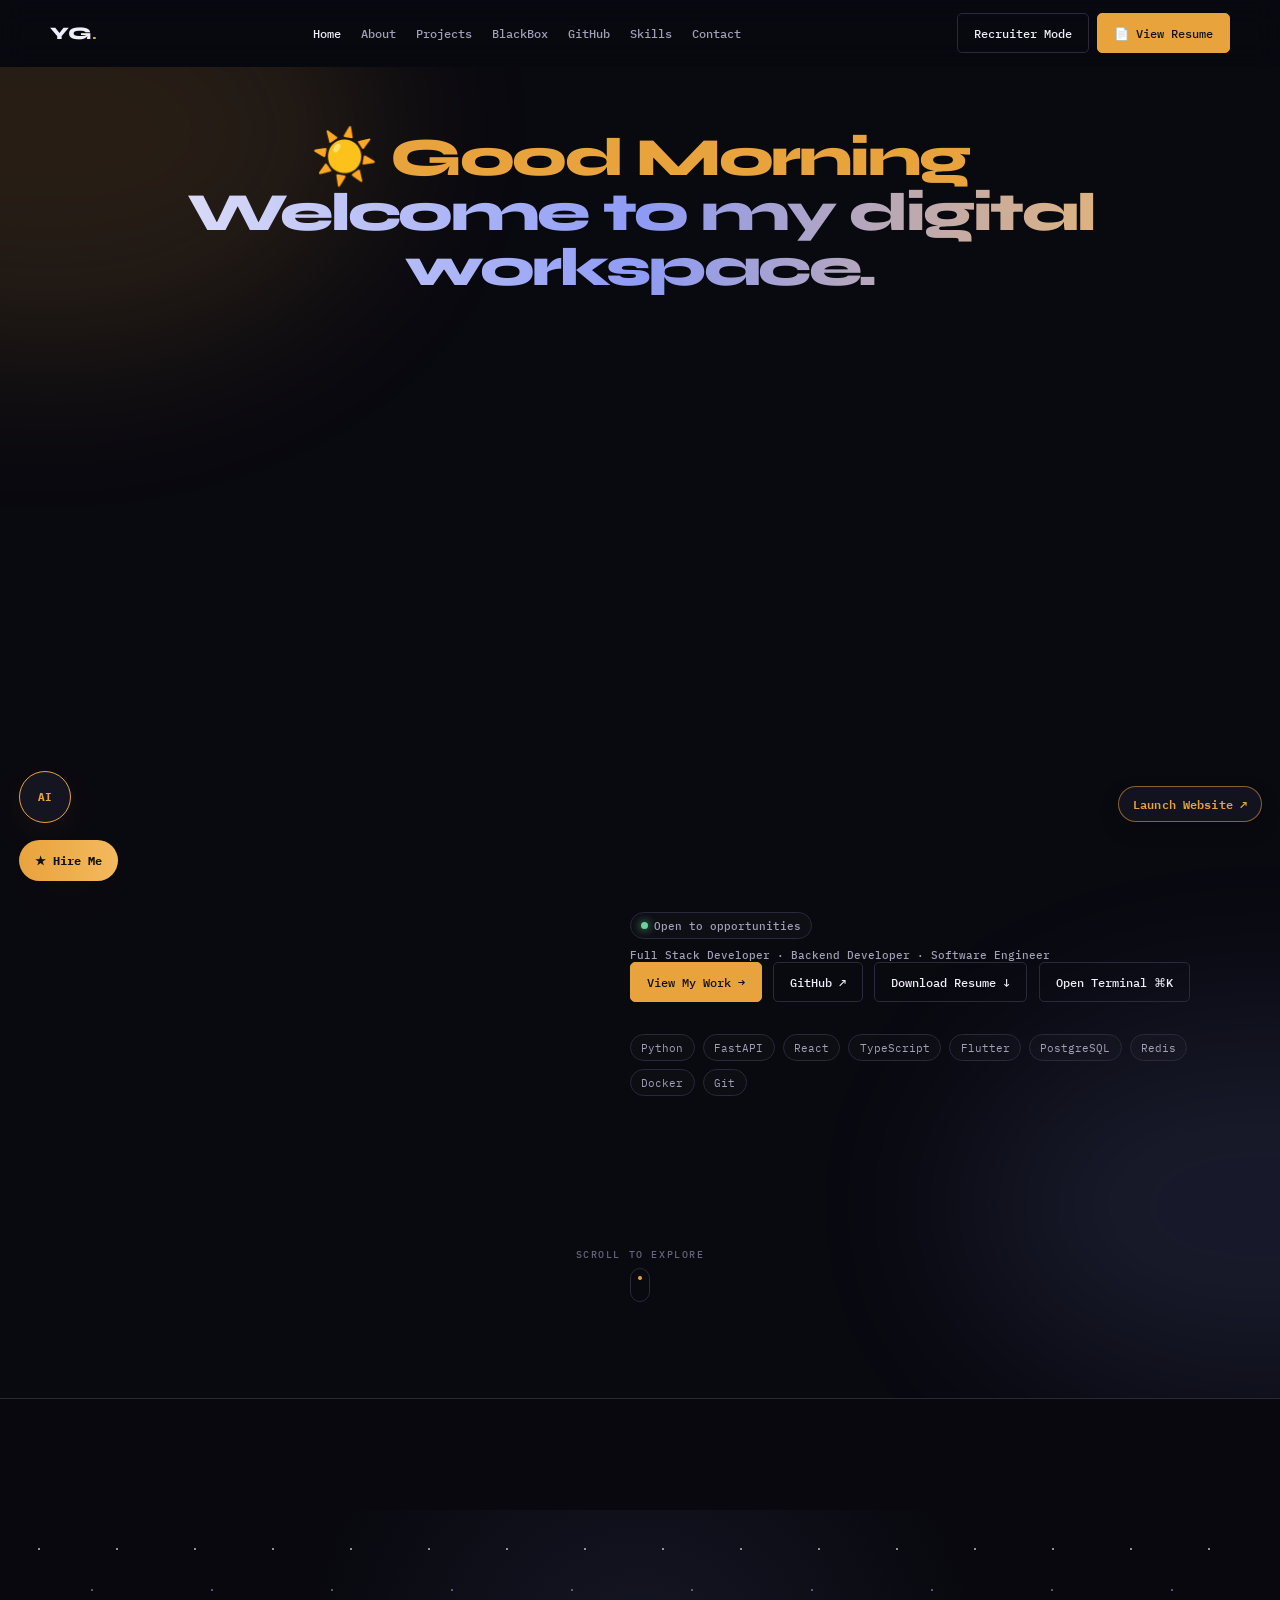
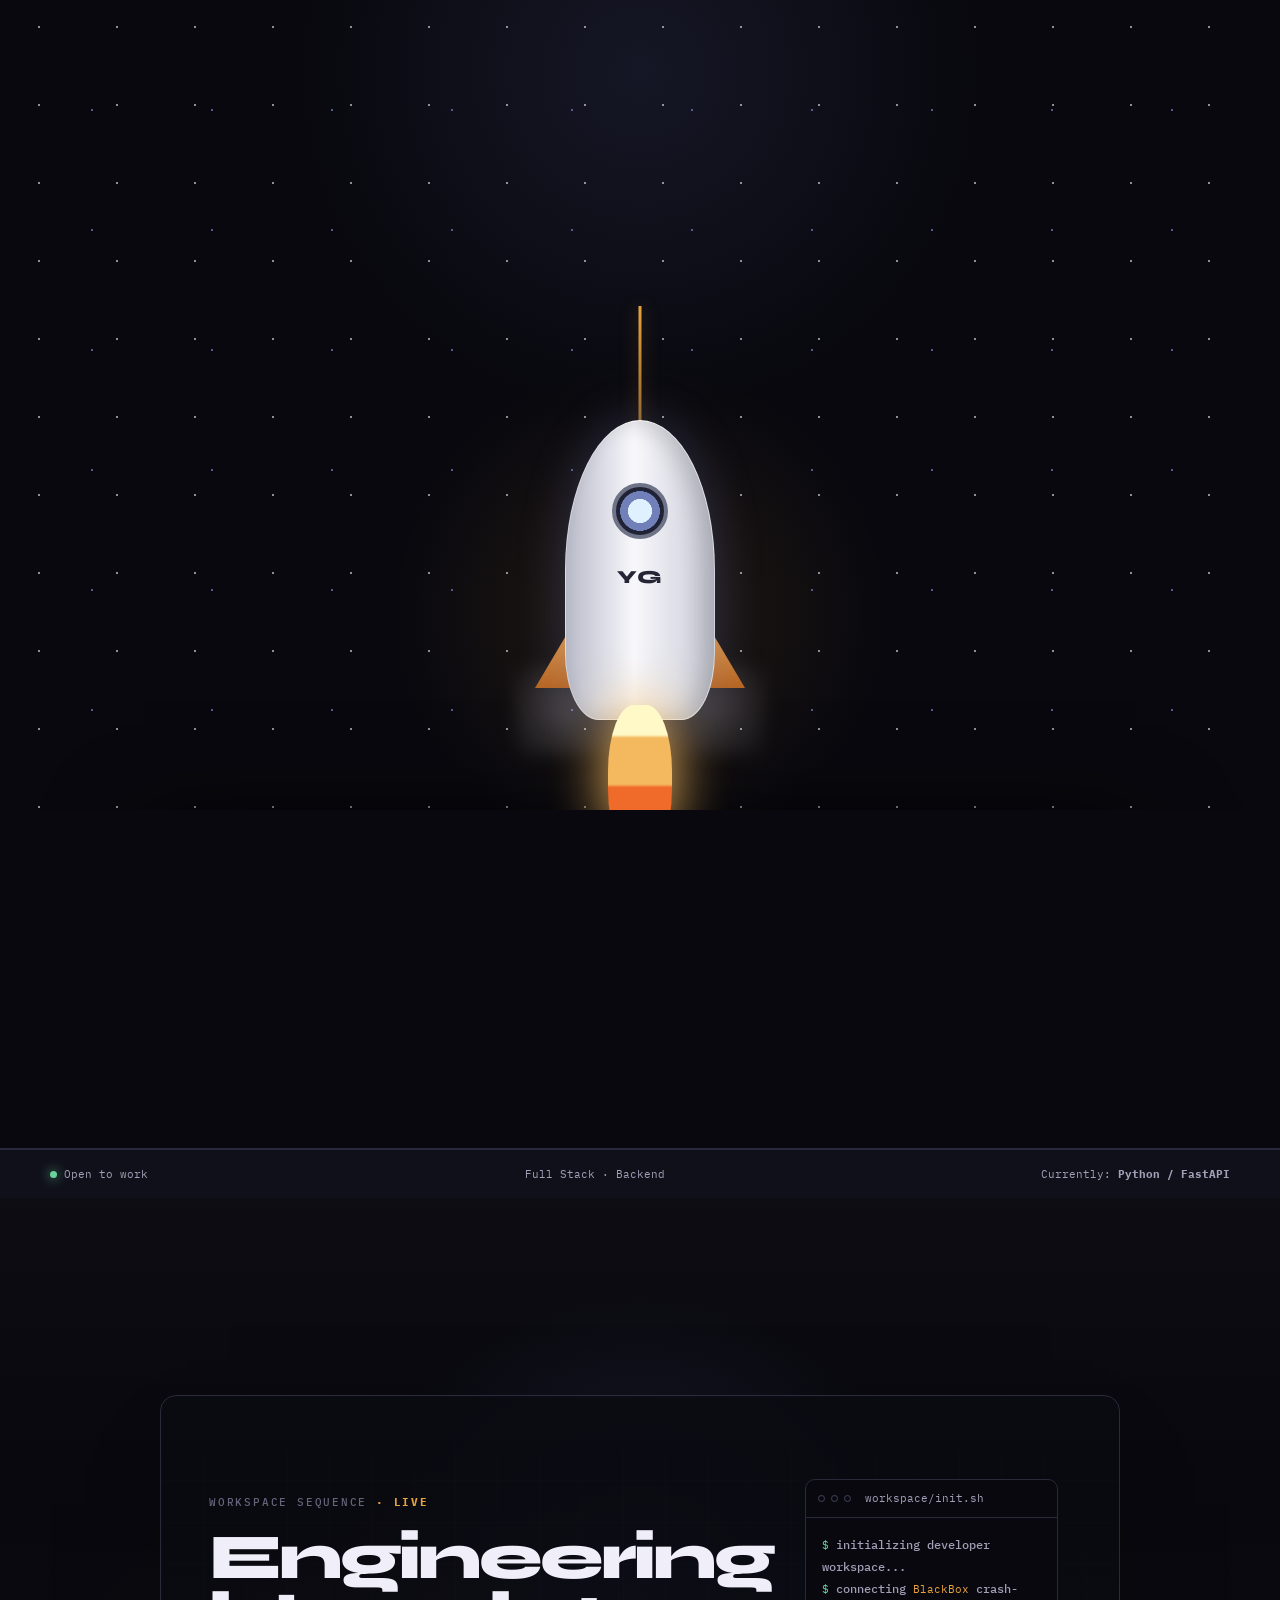
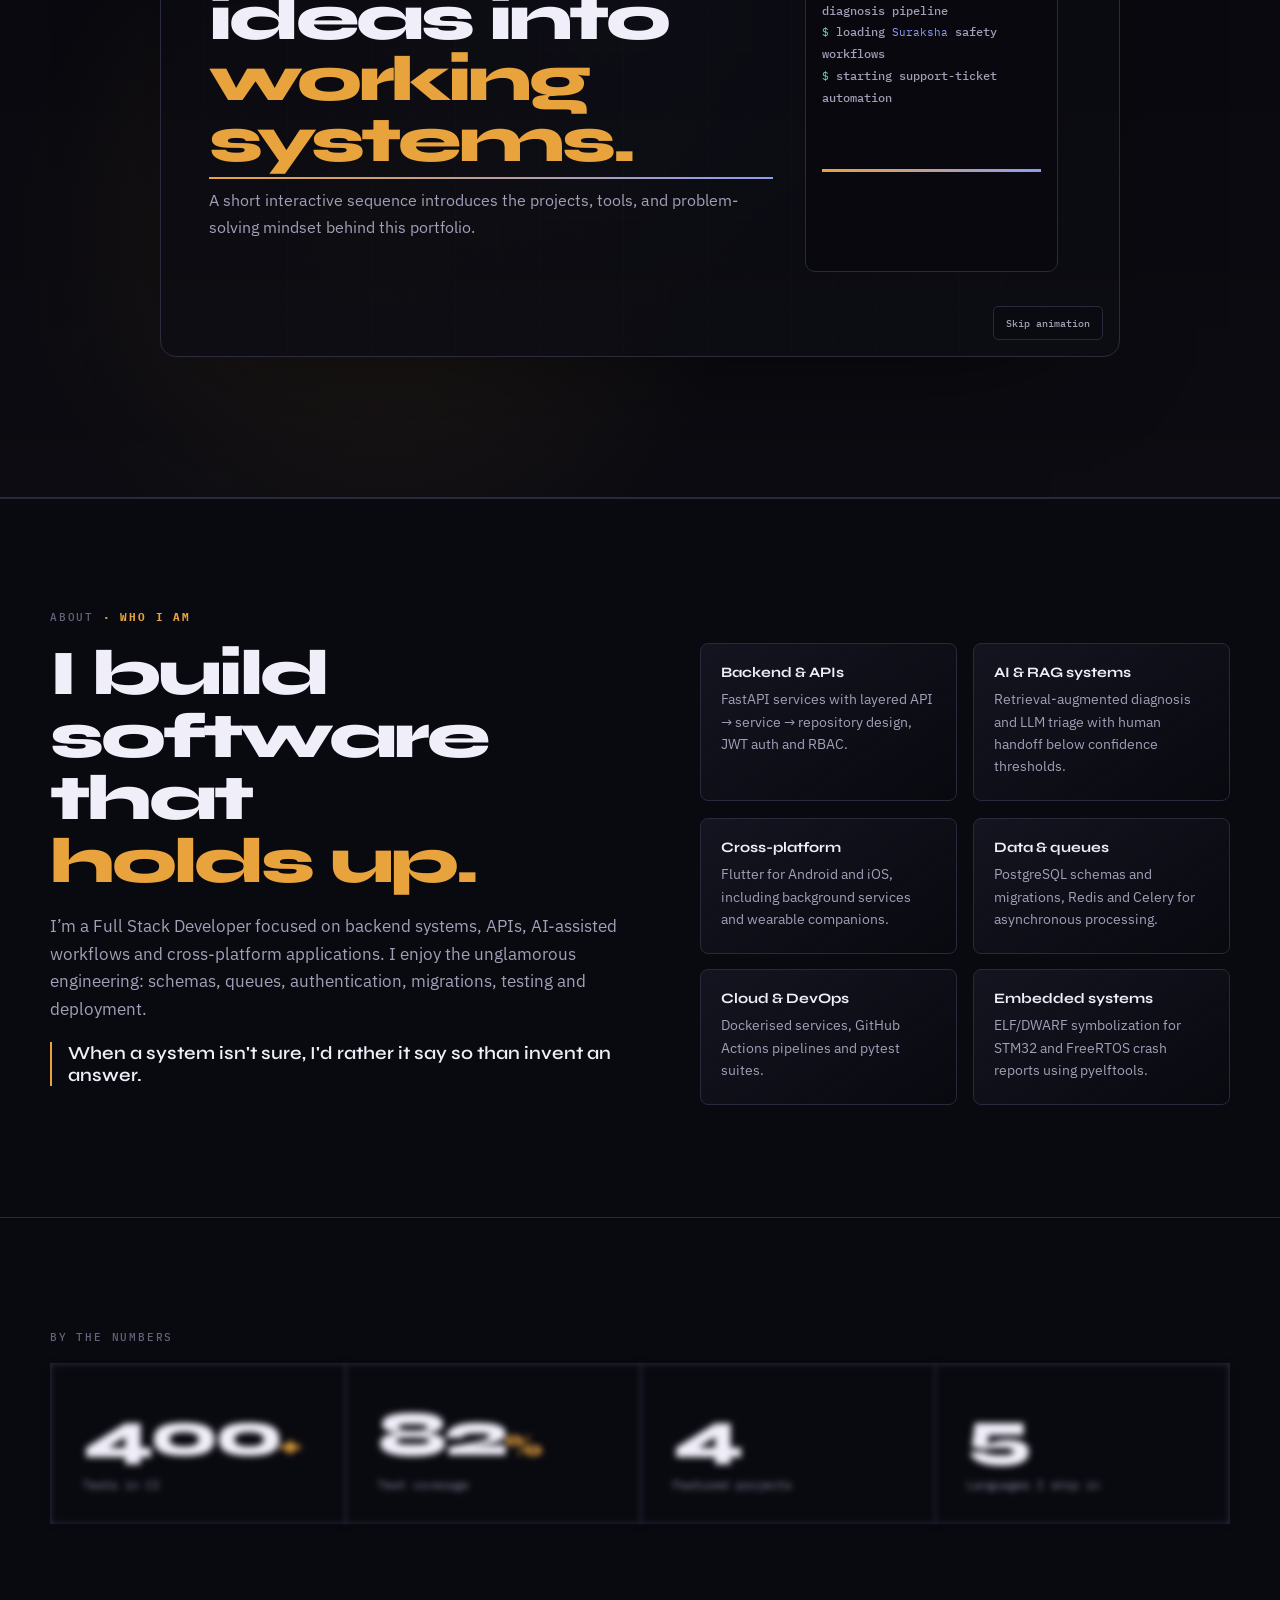
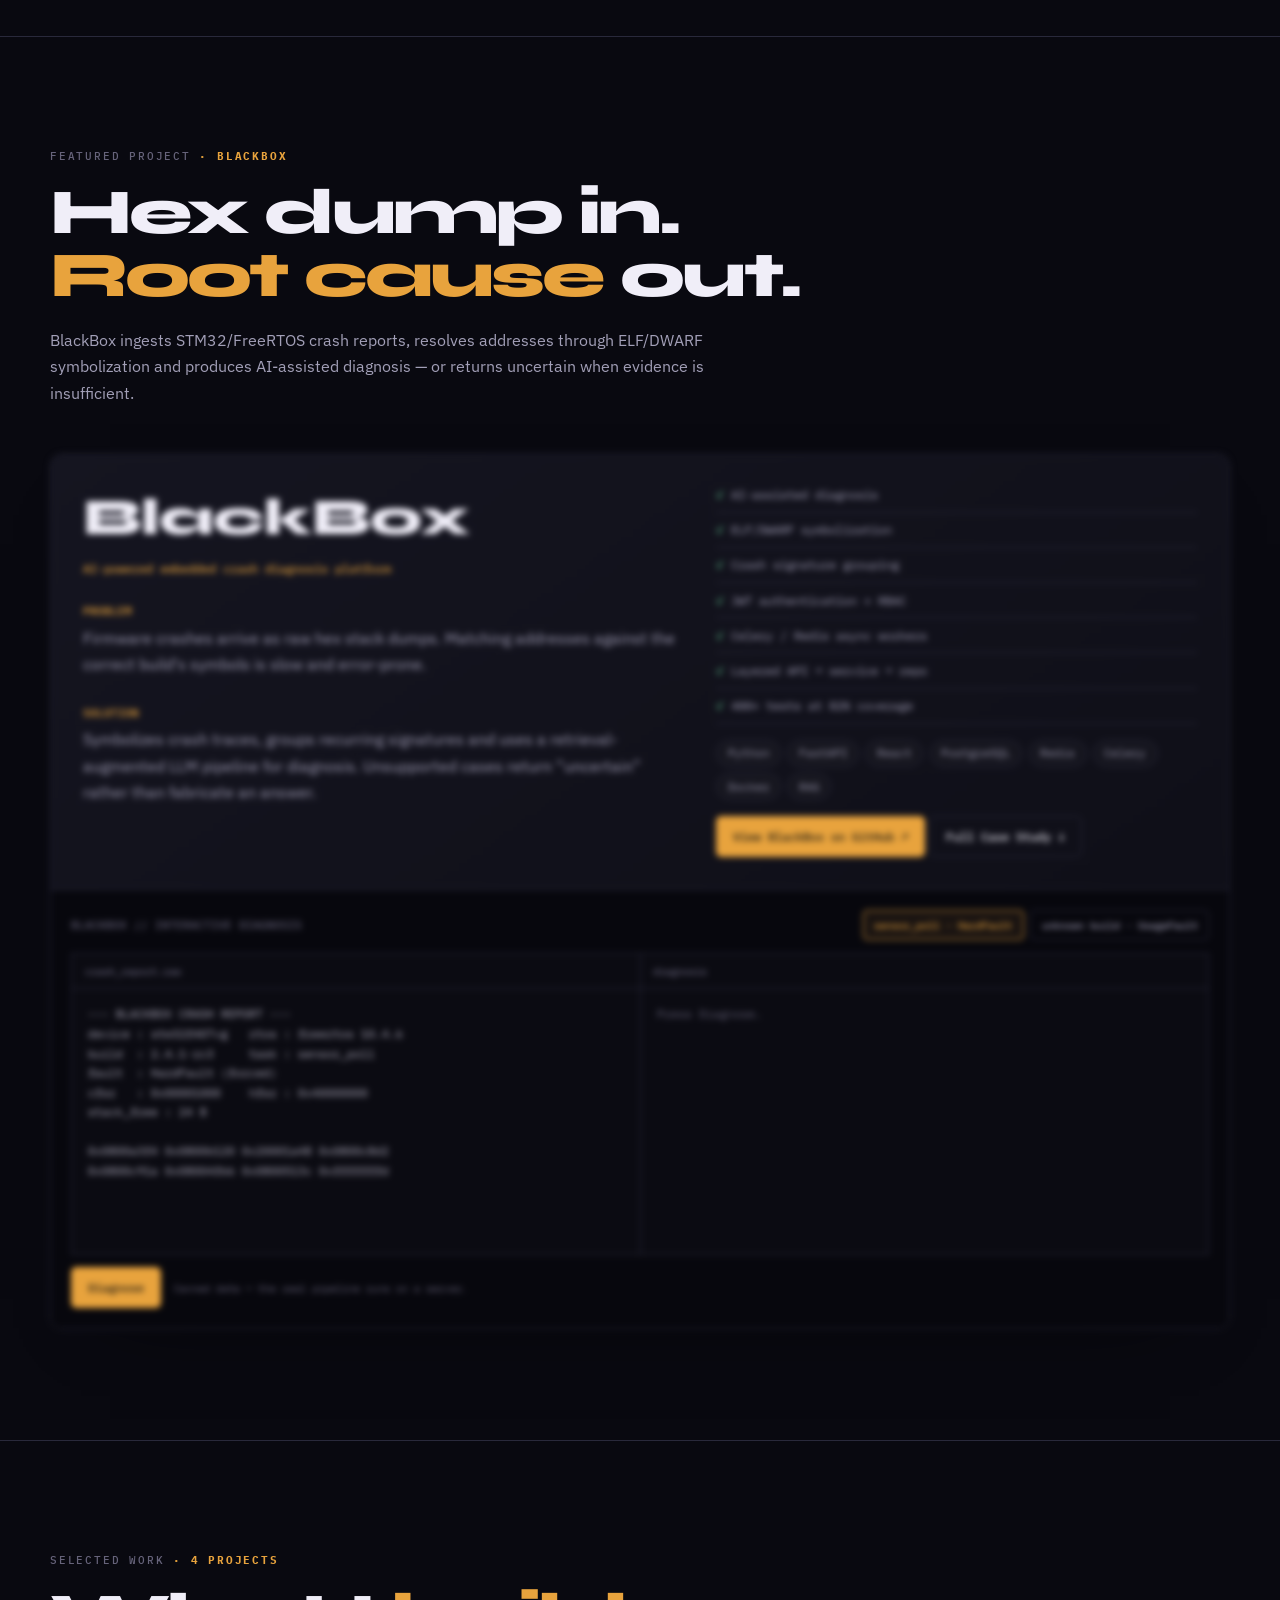
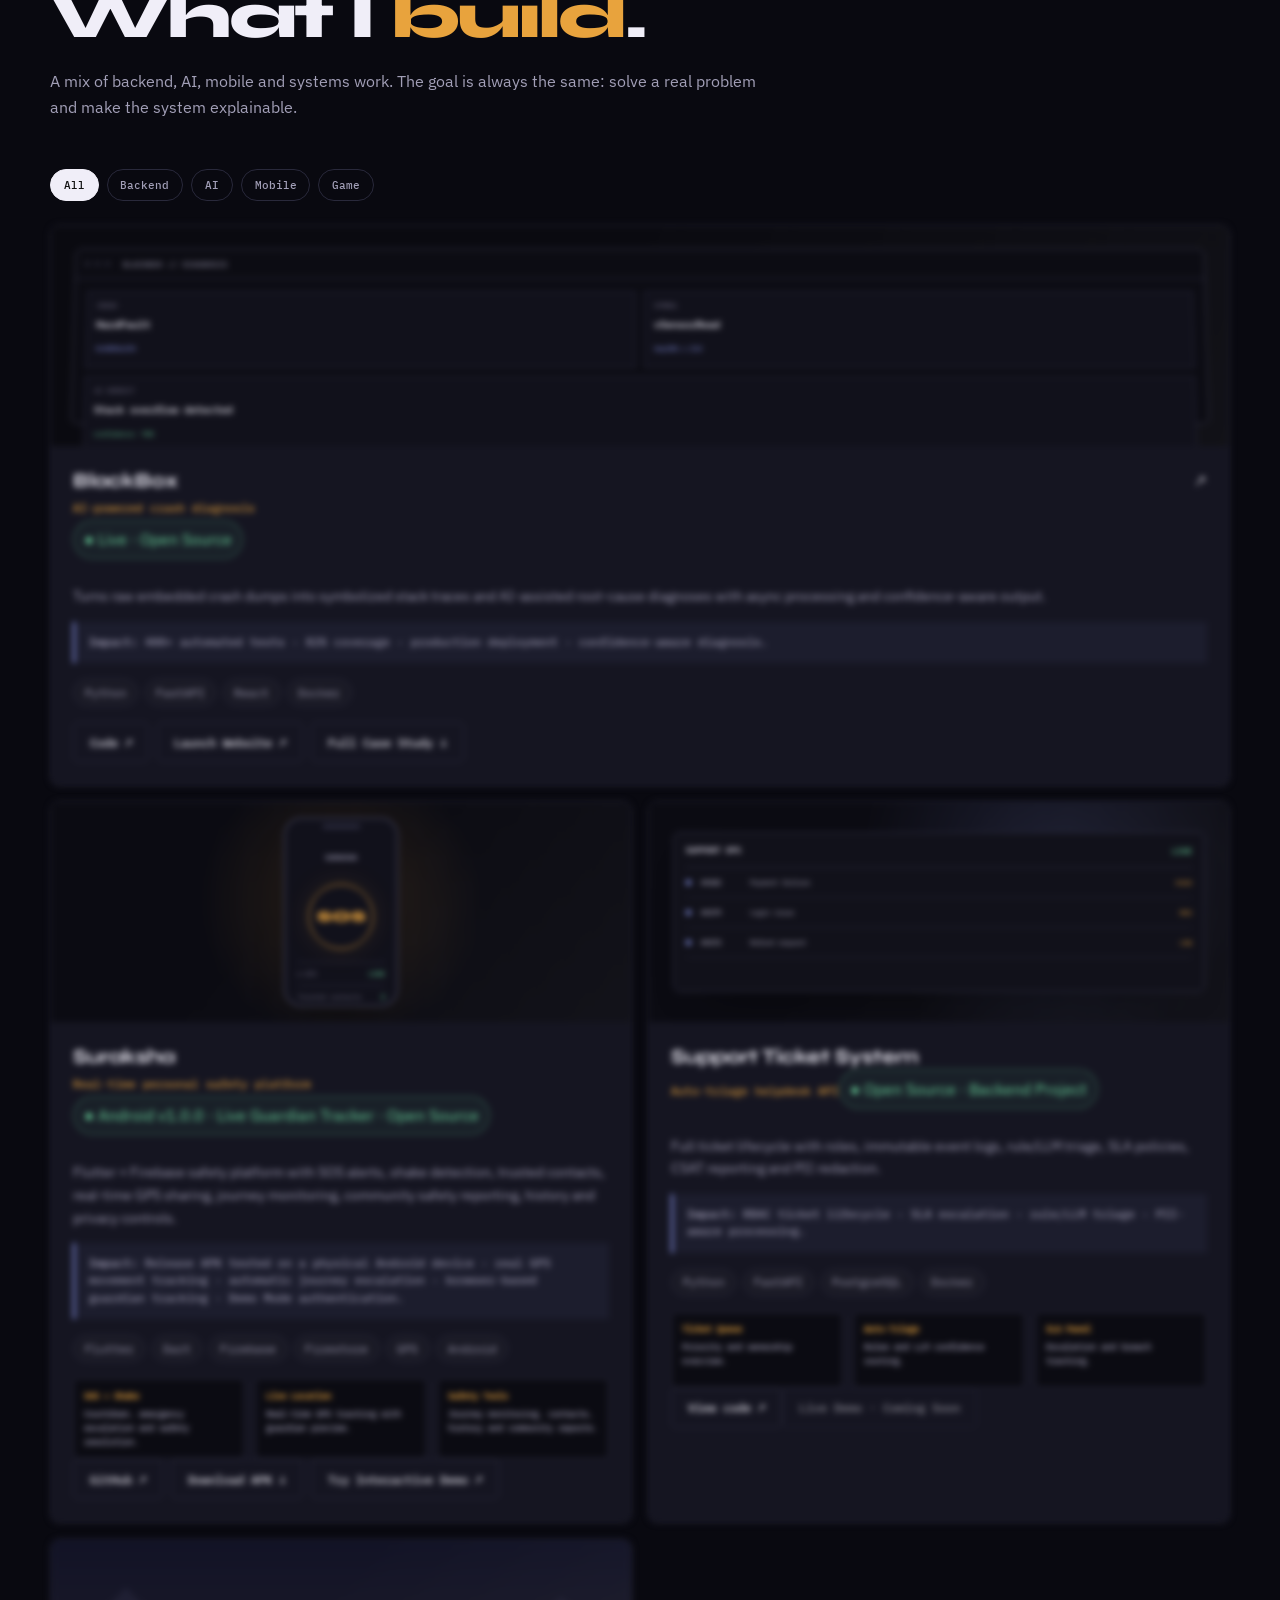
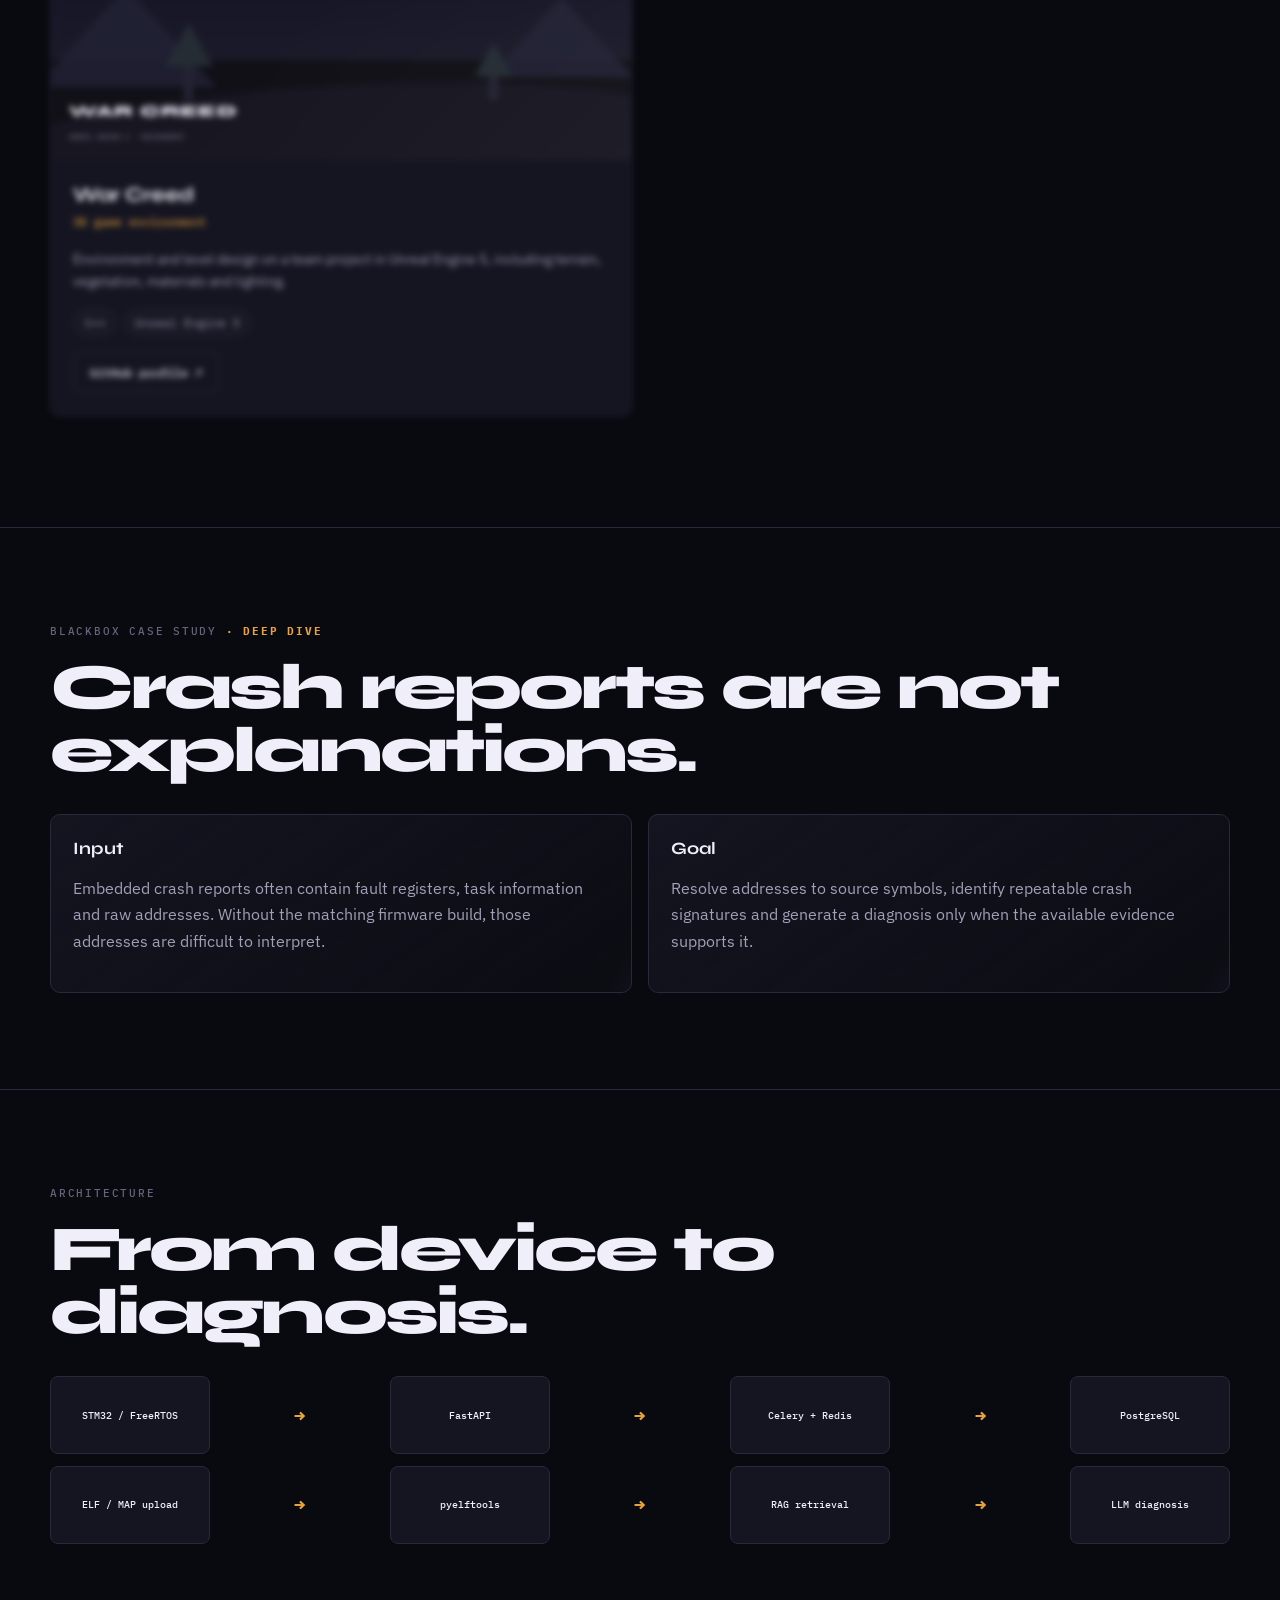
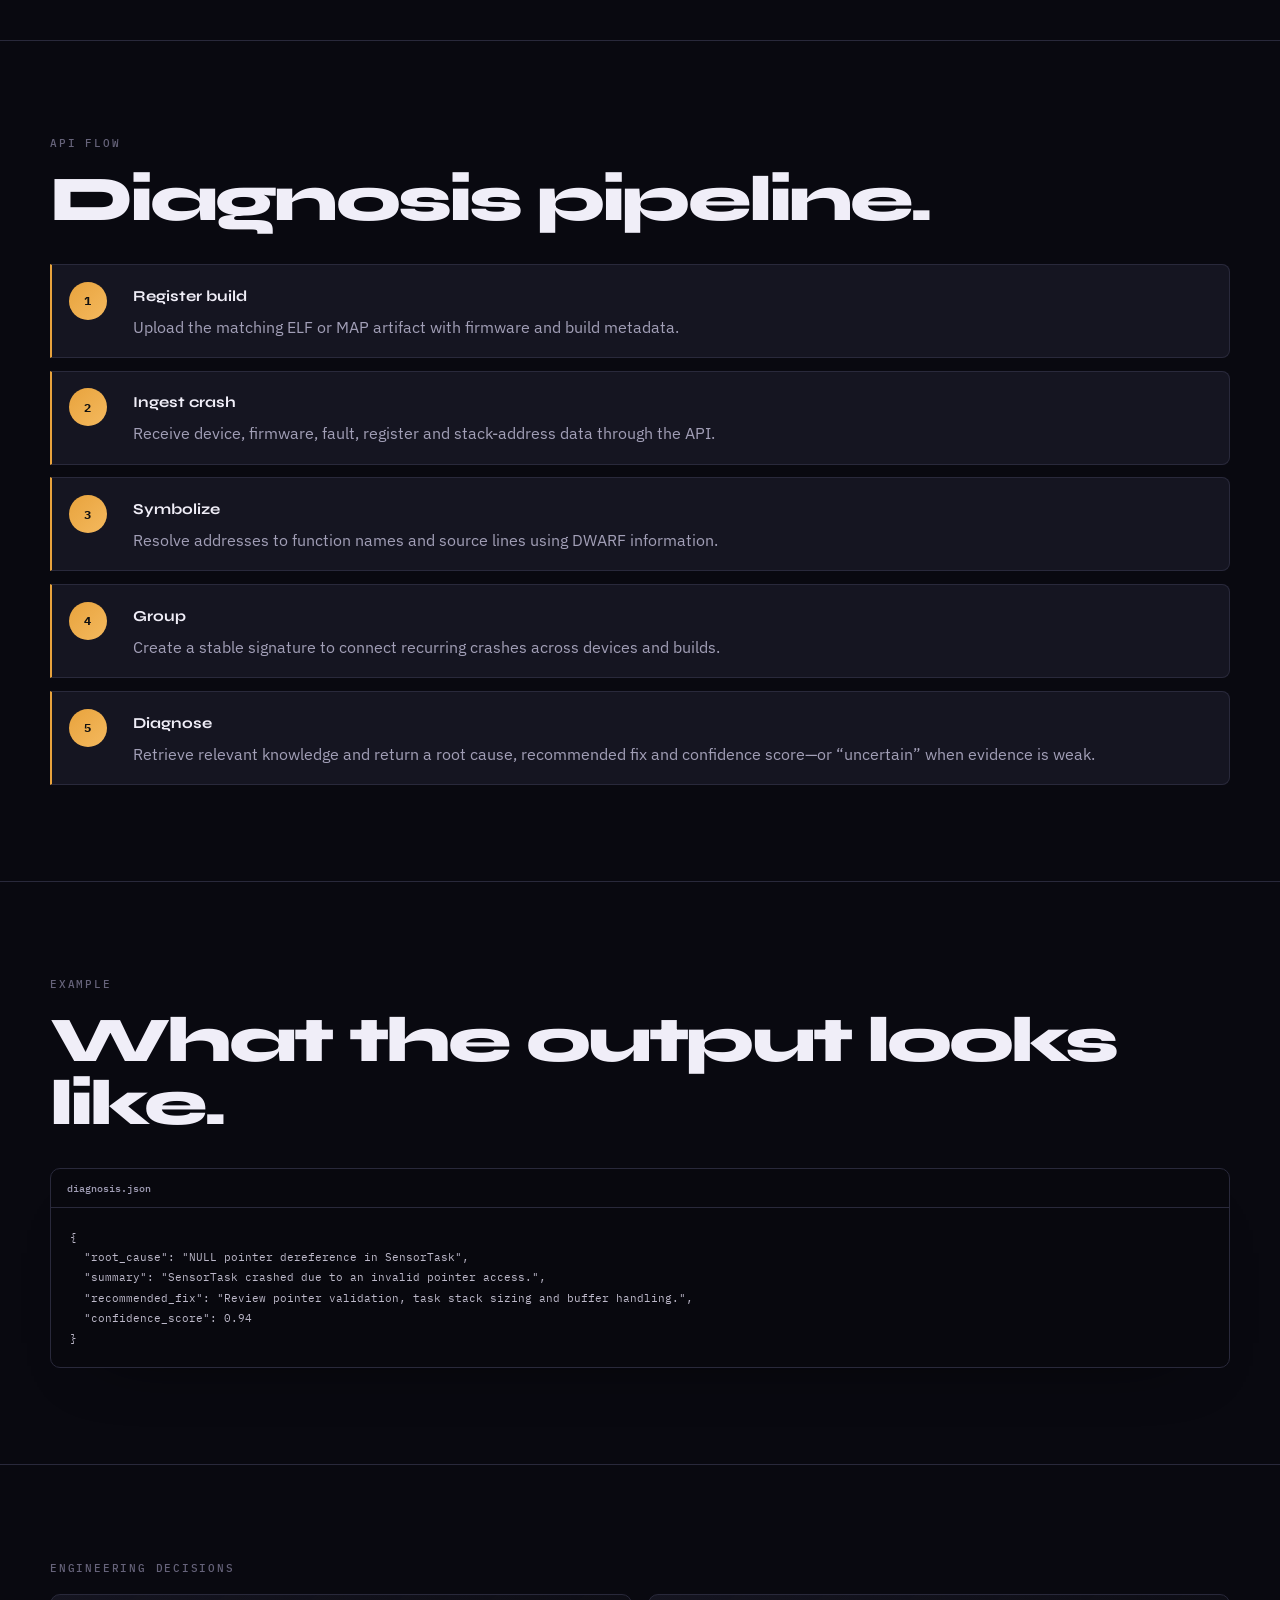
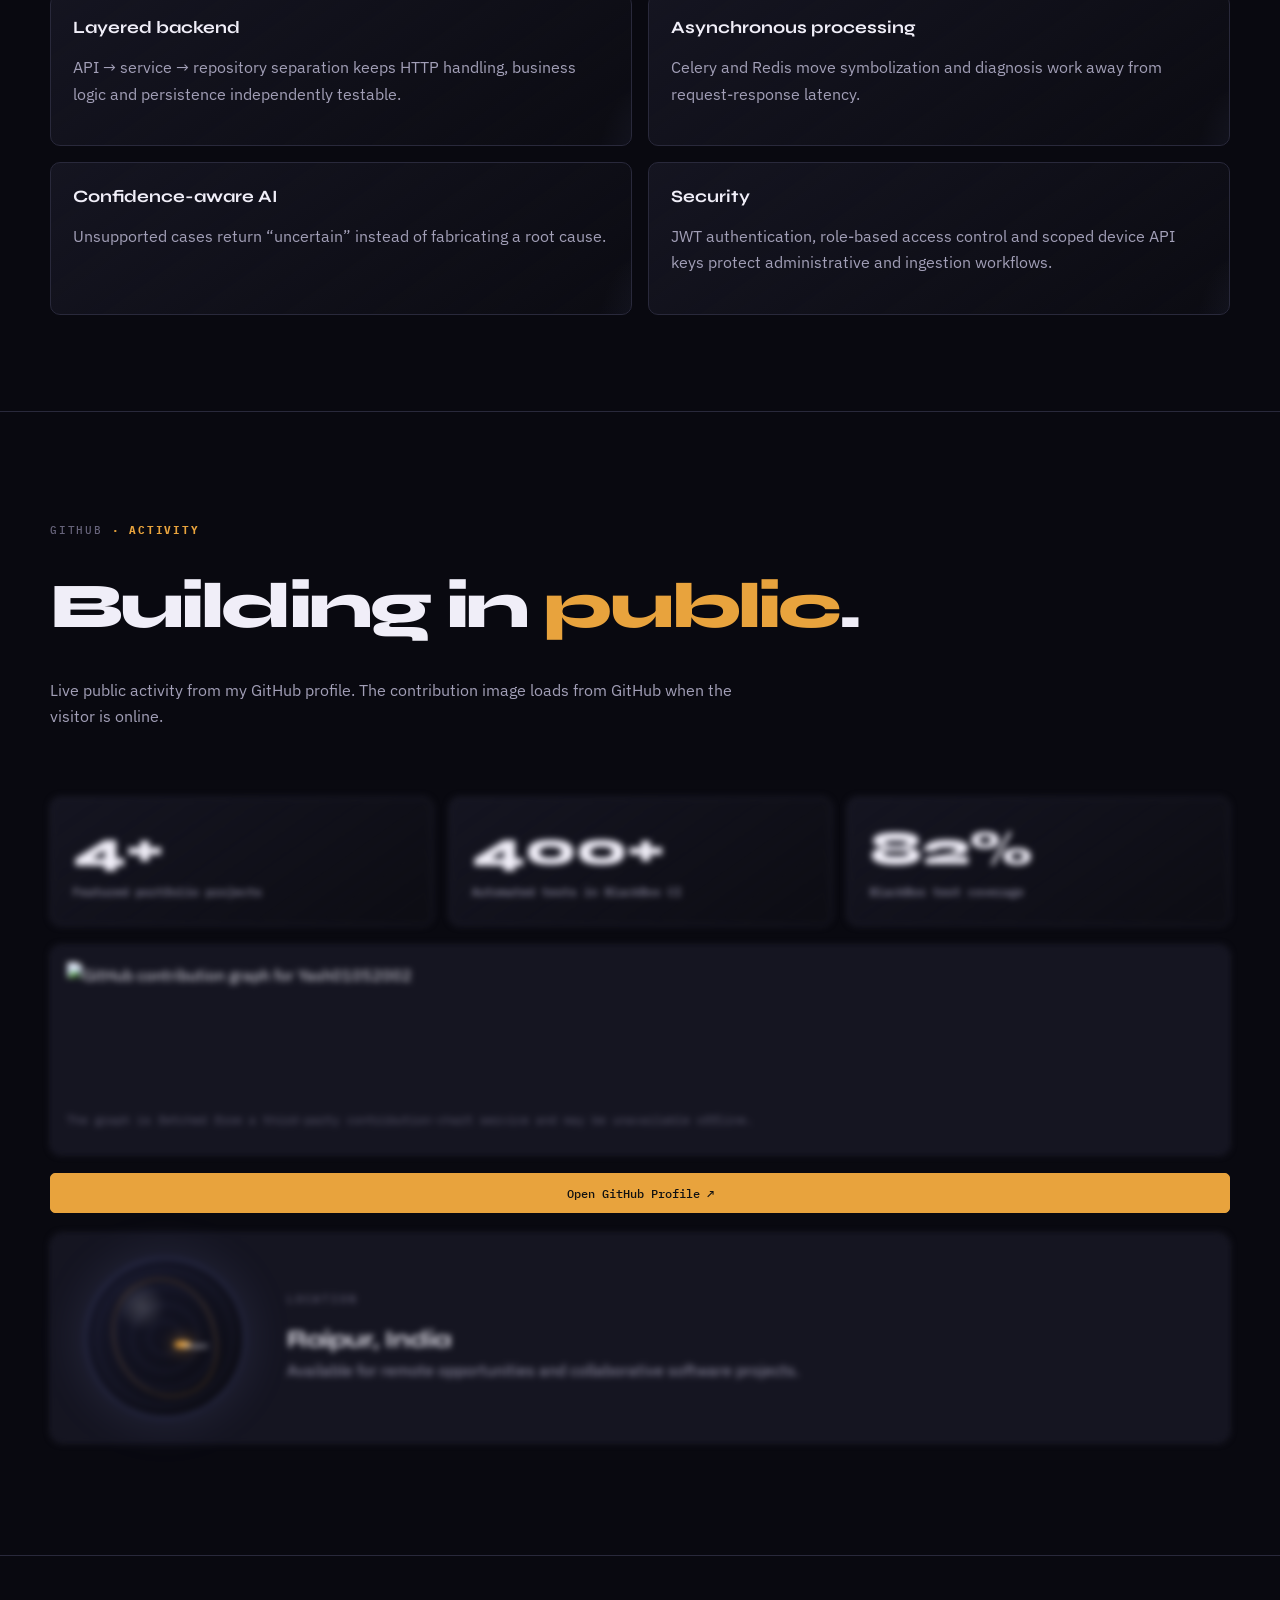
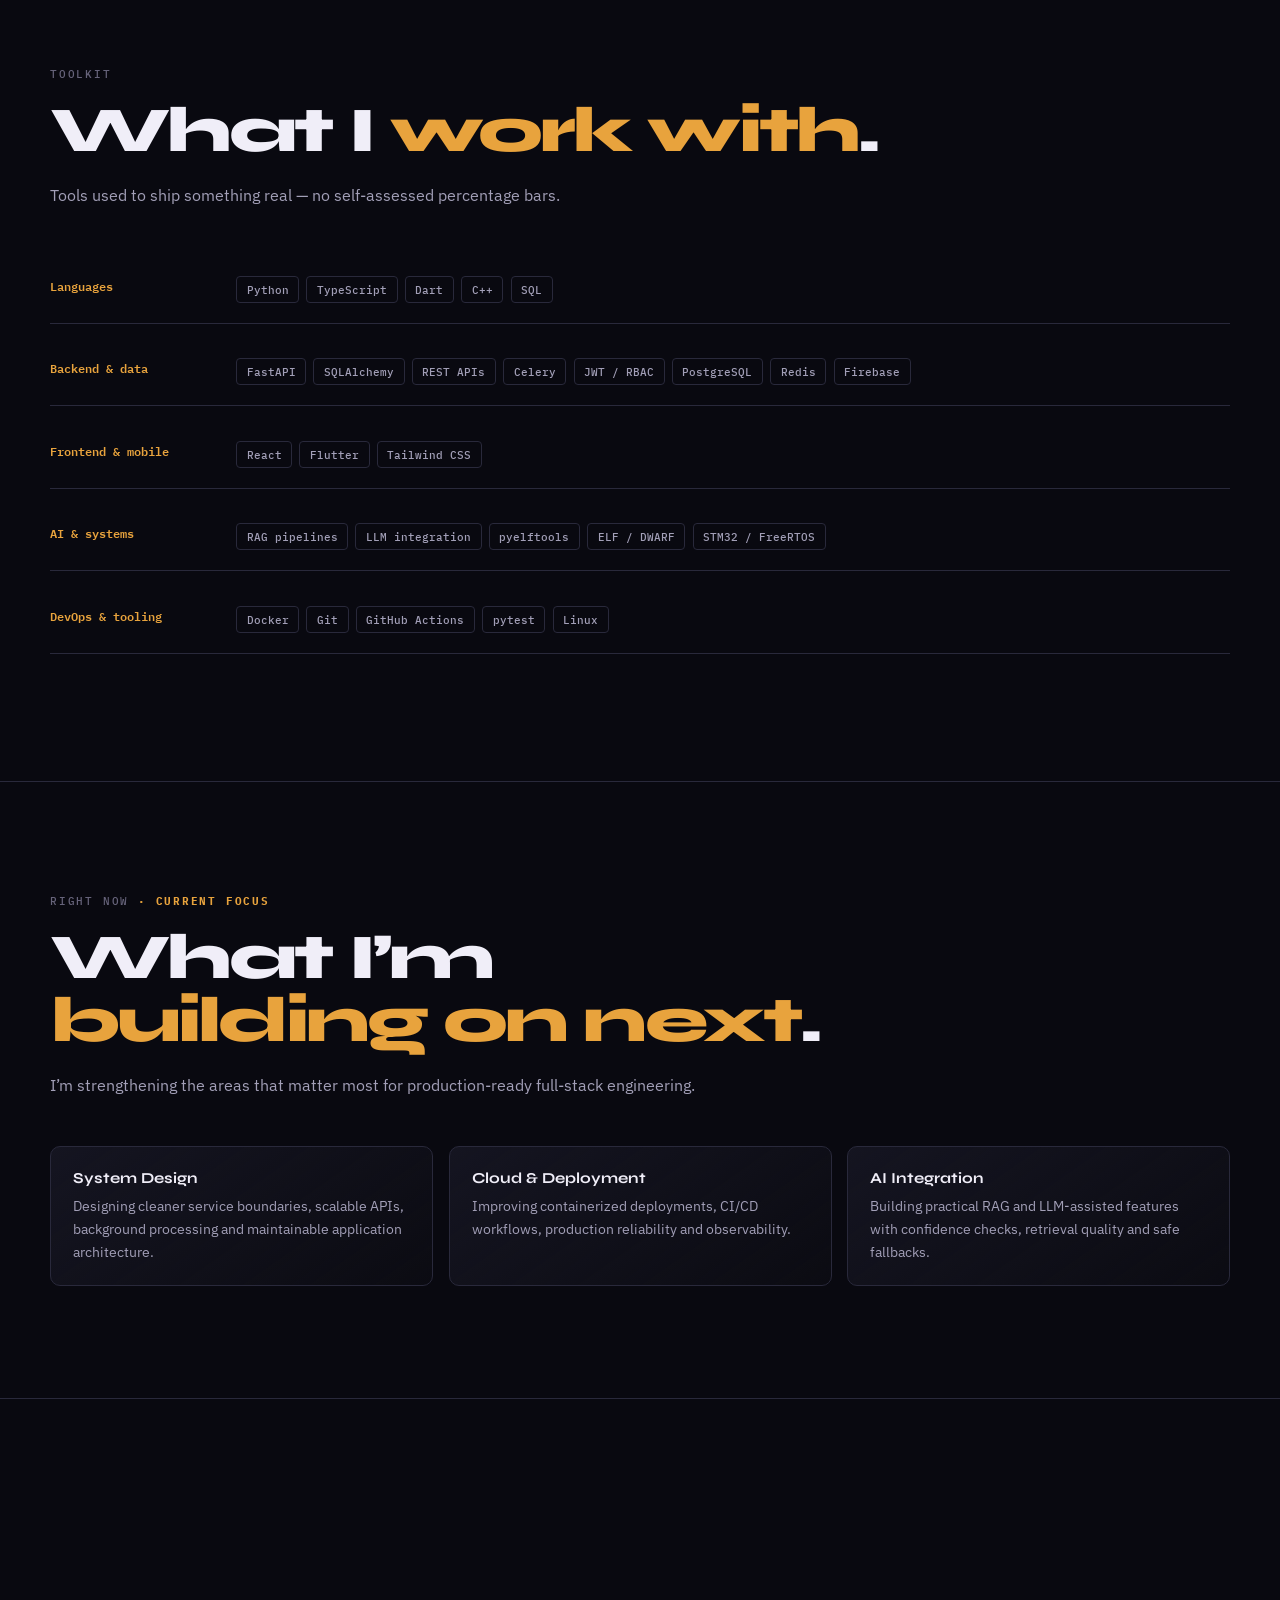
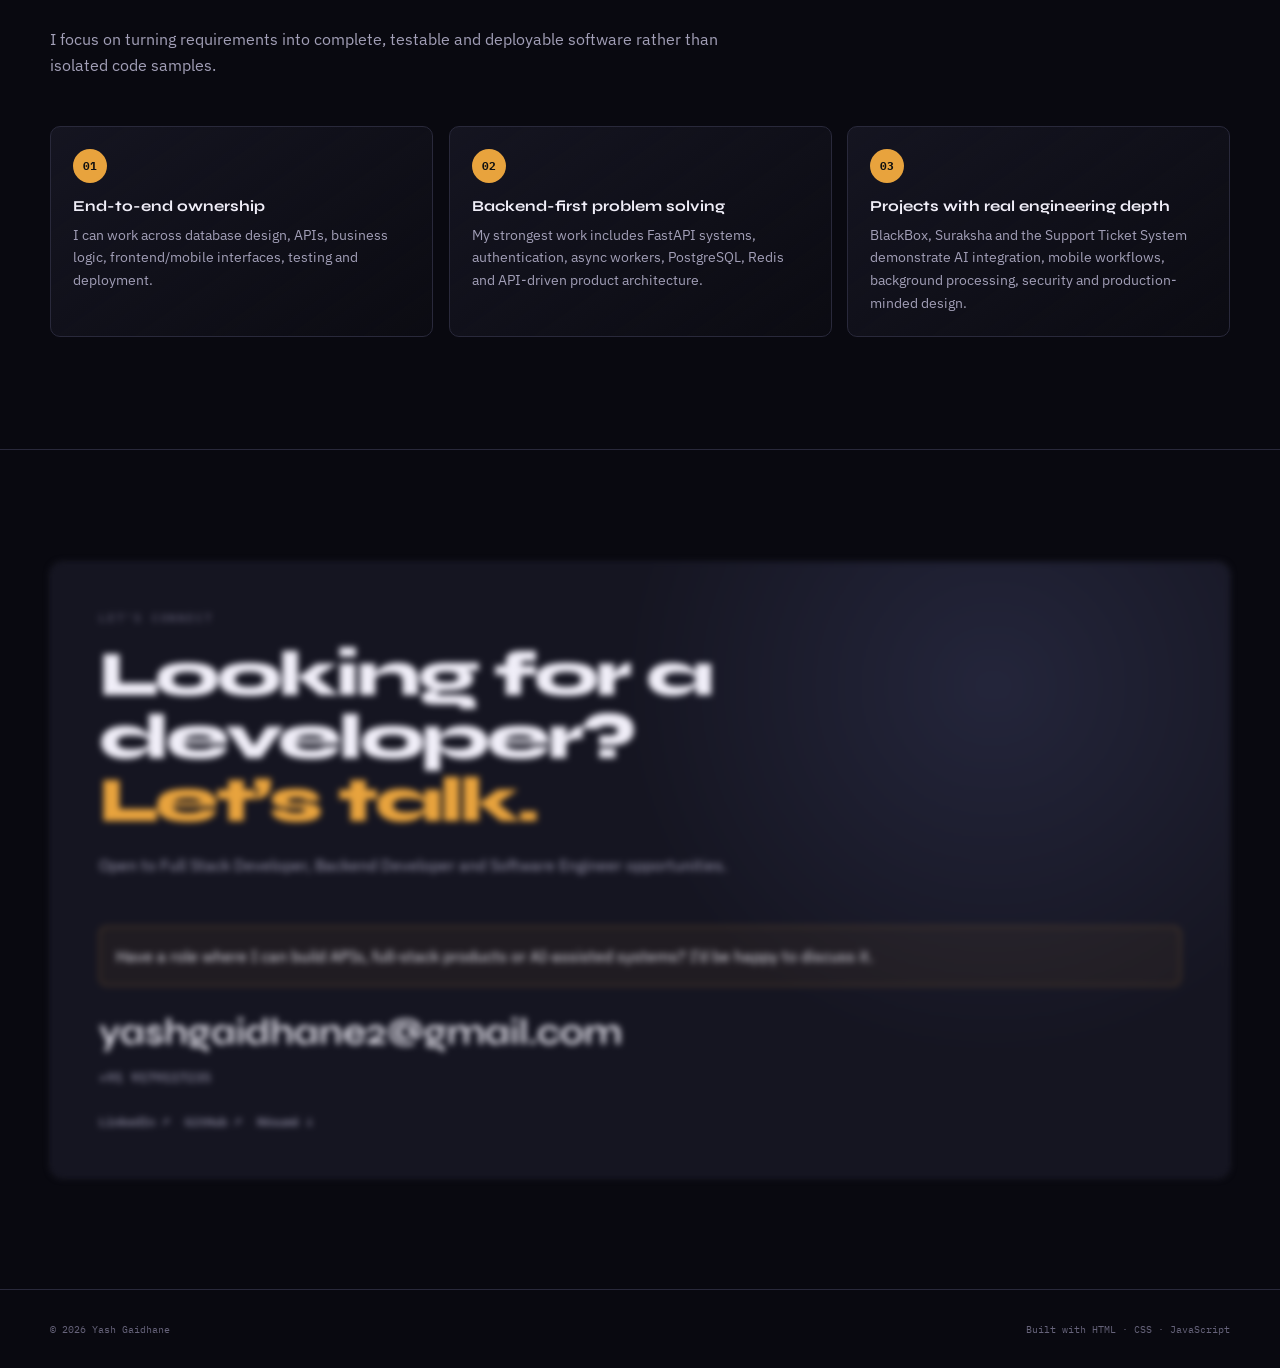
==== index.html @ 7a313117 "Add files via upload" ====
<!doctype html>
<html lang="en">
<head>
<meta charset="utf-8">
<meta name="viewport" content="width=device-width,initial-scale=1">
<meta name="theme-color" content="#0b0b12">
<title>Yash Gaidhane — Full Stack Developer</title>
<meta name="description" content="Yash Gaidhane — Full Stack Developer building APIs, AI-assisted diagnostic systems and cross-platform applications.">
<link rel="preconnect" href="https://fonts.googleapis.com">
<link rel="preconnect" href="https://fonts.gstatic.com" crossorigin>
<link href="https://fonts.googleapis.com/css2?family=IBM+Plex+Mono:wght@400;500;600&family=IBM+Plex+Sans:wght@400;500;600&family=Syne:wght@600;700;800&display=swap" rel="stylesheet">
<style>
:root{--bg:#090910;--bg2:#10101a;--panel:#151521;--panel2:#1b1b2a;--line:#29293b;--text:#f0eef8;--muted:#a29fb7;--faint:#66637a;--amber:#e8a33d;--amber2:#f4b95e;--peri:#8e9bf5;--green:#69d39b;--mono:'IBM Plex Mono',monospace;--body:'IBM Plex Sans',sans-serif;--display:'Syne',sans-serif;--max:1180px}
*{box-sizing:border-box}html{scroll-behavior:smooth}body{margin:0;background:var(--bg);color:var(--text);font-family:var(--body);line-height:1.65;overflow-x:hidden}a{color:inherit}.wrap{width:min(var(--max),calc(100% - 2.4rem));margin:auto}.skip{position:absolute;left:-999px}.skip:focus{left:1rem;top:1rem;z-index:999;background:var(--amber);color:#111;padding:.7rem 1rem}
.progress{position:fixed;top:0;left:0;right:0;height:2px;z-index:200}.progress i{display:block;height:100%;width:0;background:linear-gradient(90deg,var(--amber),var(--peri))}
header{position:sticky;top:0;z-index:100;border-bottom:1px solid transparent;background:rgba(9,9,16,.65);backdrop-filter:blur(14px);transition:.25s}header.stuck{border-color:var(--line);background:rgba(9,9,16,.9)}.nav{height:66px;display:flex;align-items:center;justify-content:space-between;gap:1rem}.logo{font:800 1.1rem var(--display);text-decoration:none}.logo b{color:var(--amber)}.links{display:flex;gap:1.25rem;align-items:center}.links a{font:500 .76rem var(--mono);color:var(--muted);text-decoration:none}.links a:hover,.links a.active{color:var(--text)}.resume,.btn{display:inline-flex;align-items:center;justify-content:center;gap:.5rem;border:1px solid var(--line);padding:.72rem 1rem;border-radius:5px;text-decoration:none;font:500 .76rem var(--mono);cursor:pointer;background:transparent;color:var(--text);transition:.2s}.resume,.btn.primary{background:var(--amber);border-color:var(--amber);color:#111}.btn:hover,.resume:hover{transform:translateY(-2px);box-shadow:0 14px 35px -25px var(--amber)}.btn.secondary:hover{border-color:var(--peri);color:var(--peri)}
.burger{display:none;background:none;border:1px solid var(--line);color:var(--text);width:42px;height:40px;border-radius:5px}.mobile{display:none}
.hero{min-height:calc(100vh - 66px);display:grid;place-items:center;position:relative;overflow:hidden;padding:5rem 0}.gridbg{position:absolute;inset:0;opacity:.28;background-image:linear-gradient(rgba(255,255,255,.035) 1px,transparent 1px),linear-gradient(90deg,rgba(255,255,255,.035) 1px,transparent 1px);background-size:62px 62px;mask-image:radial-gradient(circle at 50% 35%,#000,transparent 75%)}.orb{position:absolute;width:42rem;height:28rem;border-radius:50%;filter:blur(90px);opacity:.14;background:var(--amber);left:-18rem;top:-10rem}.orb2{position:absolute;width:38rem;height:24rem;border-radius:50%;filter:blur(90px);opacity:.12;background:var(--peri);right:-18rem;bottom:0}
.hero-content{position:relative;max-width:920px}.welcome{font:500 .78rem var(--mono);color:var(--amber);letter-spacing:.08em;text-transform:uppercase;margin-bottom:1.5rem}.welcome span{color:var(--muted)}h1{font:800 clamp(3.8rem,10vw,8.7rem)/.88 var(--display);letter-spacing:-.07em;margin:0}.hero h1 em{font-style:normal;color:var(--amber)}.hero-sub{font-size:clamp(1.05rem,1rem + .45vw,1.4rem);color:var(--muted);max-width:700px;margin:2rem 0}.hero-sub b{color:var(--text)}.actions{display:flex;flex-wrap:wrap;gap:.7rem}.stackline{display:flex;flex-wrap:wrap;gap:.5rem;margin-top:2rem}.chip{border:1px solid var(--line);background:rgba(255,255,255,.02);padding:.35rem .65rem;border-radius:999px;font:400 .68rem var(--mono);color:var(--muted)}
.status{border-block:1px solid var(--line);background:var(--bg2)}.status .wrap{min-height:48px;display:flex;align-items:center;justify-content:space-between;gap:1rem;flex-wrap:wrap}.status span{font:400 .68rem var(--mono);color:var(--muted)}.dot{display:inline-block;width:7px;height:7px;border-radius:50%;background:var(--green);box-shadow:0 0 12px var(--green);margin-right:.45rem}
section{padding:7rem 0;border-bottom:1px solid var(--line)}.eyebrow{font:500 .7rem var(--mono);letter-spacing:.16em;text-transform:uppercase;color:var(--faint);margin:0 0 1.2rem}.eyebrow b{color:var(--amber)}h2{font:800 clamp(2.3rem,5vw,4.4rem)/.98 var(--display);letter-spacing:-.045em;margin:0 0 1.2rem}h2 em{font-style:normal;color:var(--amber)}.lede{color:var(--muted);max-width:720px;margin:0 0 3rem}
.about-grid{display:grid;grid-template-columns:1.05fr .95fr;gap:4rem}.about-copy p{color:var(--muted);font-size:1.05rem}.pull{font:600 1.15rem var(--display)!important;color:var(--text)!important;border-left:2px solid var(--amber);padding-left:1rem}.facts{display:grid;grid-template-columns:repeat(2,1fr);gap:1rem}.fact{padding:1.25rem;border:1px solid var(--line);background:linear-gradient(145deg,var(--panel),transparent);border-radius:8px}.fact h3{font:700 .9rem var(--display);margin:0 0 .45rem}.fact p{font-size:.85rem;color:var(--muted);margin:0}
.stats{display:grid;grid-template-columns:repeat(4,1fr);gap:1px;background:var(--line);border:1px solid var(--line)}.stat{background:var(--bg);padding:2rem}.num{font:800 clamp(2.2rem,5vw,4rem) var(--display);letter-spacing:-.05em}.num small{font-size:.45em;color:var(--amber)}.cap{display:block;font:400 .7rem var(--mono);color:var(--muted);margin-top:.3rem}
.feature{border:1px solid var(--line);background:linear-gradient(145deg,#151520,#0d0d15);border-radius:12px;overflow:hidden;box-shadow:0 30px 80px -60px #000}.feature-top{display:grid;grid-template-columns:1fr .8fr;gap:2rem;padding:2rem}.feature-title{font:800 clamp(2rem,4vw,3.5rem) var(--display);margin:0}.feature-sub{color:var(--amber);font:500 .78rem var(--mono)}.problem dt{font:600 .68rem var(--mono);color:var(--amber);text-transform:uppercase;margin-top:1.5rem}.problem dd{margin:.35rem 0;color:var(--muted)}.highlights{list-style:none;padding:0;margin:0;display:grid;gap:.6rem}.highlights li{font:400 .75rem var(--mono);color:var(--muted);border-bottom:1px solid var(--line);padding-bottom:.6rem}.highlights li::before{content:'✓';color:var(--green);margin-right:.5rem}.console-wrap{border-top:1px solid var(--line);padding:1.25rem;background:#07070d}.console-head{display:flex;justify-content:space-between;gap:1rem;align-items:center;margin-bottom:.8rem}.console-head small{font:500 .68rem var(--mono);color:var(--faint)}.tabs{display:flex;gap:.4rem;flex-wrap:wrap}.tab{font:500 .65rem var(--mono);padding:.45rem .65rem;border:1px solid var(--line);background:transparent;color:var(--muted);cursor:pointer;border-radius:4px}.tab.on{color:var(--amber);border-color:var(--amber);background:rgba(232,163,61,.08)}.console{display:grid;grid-template-columns:1fr 1fr;gap:1px;background:var(--line);border:1px solid var(--line)}.pane{background:#0b0b12;min-height:300px}.pane-h{padding:.65rem .8rem;border-bottom:1px solid var(--line);font:500 .65rem var(--mono);color:var(--faint)}pre,.out{margin:0;padding:1rem;font:400 .68rem/1.8 var(--mono);white-space:pre-wrap;overflow:auto;max-height:360px;color:#b9b6c8}.out .log{color:var(--green);margin:.25rem 0}.frame{display:grid;grid-template-columns:35px 1fr 1fr;gap:.5rem;margin:.2rem 0}.frame .n{color:var(--faint)}.frame .sym{color:var(--peri)}.frame .loc{color:var(--muted)}.verdict{margin-top:1rem;padding:1rem;border:1px solid var(--green);background:rgba(105,211,155,.06)}.verdict.bad{border-color:var(--amber)}.verdict strong{display:block;font:700 .8rem var(--display);color:var(--green);margin-bottom:.4rem}.verdict.bad strong{color:var(--amber)}.verdict p{font:400 .7rem/1.6 var(--mono);color:var(--muted);margin:0}
.filters{display:flex;gap:.5rem;flex-wrap:wrap;margin-bottom:1.5rem}.filter{border:1px solid var(--line);background:transparent;color:var(--muted);padding:.5rem .8rem;border-radius:999px;font:500 .68rem var(--mono);cursor:pointer}.filter.on{background:var(--text);color:#111;border-color:var(--text)}.projects{display:grid;grid-template-columns:repeat(2,1fr);gap:1rem}.project{border:1px solid var(--line);background:var(--panel);border-radius:9px;overflow:hidden;transition:.25s}.project:hover{transform:translateY(-5px);border-color:#46465e}.project.visual{grid-column:span 2}.thumb{height:190px;display:grid;place-items:center;position:relative;overflow:hidden;background:radial-gradient(circle at 50% 50%,rgba(142,155,245,.15),transparent 65%),#0d0d15}.thumb:after{content:'';position:absolute;inset:0;background:linear-gradient(135deg,transparent 40%,rgba(255,255,255,.03));pointer-events:none}.glyph{font:500 .8rem/1.8 var(--mono);color:var(--muted);text-align:center;z-index:1}.glyph b{display:block;color:var(--amber)}.glyph i{display:block;color:var(--peri);font-style:normal}.project-body{padding:1.4rem}.project-top{display:flex;justify-content:space-between;gap:1rem}.project h3{font:700 1.25rem var(--display);margin:0}.kind{font:500 .66rem var(--mono);color:var(--amber)}.project p{color:var(--muted);font-size:.86rem}.tags{display:flex;flex-wrap:wrap;gap:.4rem;margin:1rem 0}.project-links{display:flex;gap:.5rem}
.timeline{position:relative;margin-top:3rem}.timeline:before{content:'';position:absolute;left:10px;top:0;bottom:0;width:1px;background:var(--line)}.event{position:relative;padding:0 0 3rem 3rem}.event:before{content:'';position:absolute;left:5px;top:.35rem;width:11px;height:11px;border-radius:50%;background:var(--bg);border:2px solid var(--amber)}.date{font:500 .7rem var(--mono);color:var(--amber)}.event h3{font:700 1.2rem var(--display);margin:.4rem 0}.event h3 span{color:var(--muted);font-weight:500}.event ul{margin:0;padding-left:1.1rem;color:var(--muted);max-width:800px}.event li{margin:.35rem 0}
.skills{display:grid;gap:1rem}.skillrow{display:grid;grid-template-columns:170px 1fr;gap:1rem;padding:1.2rem 0;border-bottom:1px solid var(--line)}.skillrow dt{font:600 .75rem var(--mono);color:var(--amber)}.skillrow dd{margin:0;display:flex;flex-wrap:wrap;gap:.45rem}.skillrow dd span{font:500 .7rem var(--mono);color:var(--muted);border:1px solid var(--line);padding:.35rem .6rem;border-radius:4px}
.contact-box{padding:3rem;border:1px solid var(--line);border-radius:12px;background:radial-gradient(circle at 80% 20%,rgba(142,155,245,.12),transparent 35%),var(--panel)}.email{font:600 clamp(1.3rem,3vw,2.3rem) var(--display);color:var(--text);text-decoration:none;word-break:break-word}.elsewhere{display:flex;gap:1rem;flex-wrap:wrap;margin-top:1.5rem}.elsewhere a{font:500 .75rem var(--mono);color:var(--muted);text-decoration:none}.elsewhere a:hover{color:var(--amber)}
footer{padding:2rem 0;color:var(--faint);font:400 .65rem var(--mono)}.foot{display:flex;justify-content:space-between;gap:1rem;flex-wrap:wrap}
.reveal{opacity:0;transform:translateY(28px);transition:opacity .75s cubic-bezier(.2,.7,.3,1),transform .75s cubic-bezier(.2,.7,.3,1)}.reveal.show{opacity:1;transform:none}.reveal.scale{transform:translateY(28px) scale(.97)}.reveal.scale.show{transform:none}
.boot{position:fixed;inset:0;background:var(--bg);z-index:500;display:grid;place-items:center;transition:opacity .5s,visibility .5s}.boot.hide{opacity:0;visibility:hidden;pointer-events:none}.boot-inner{text-align:center}.boot-logo{font:800 2rem var(--display)}.boot-logo b{color:var(--amber)}.bootbar{width:180px;height:2px;background:var(--line);margin:1rem auto;overflow:hidden}.bootbar i{display:block;width:0;height:100%;background:var(--amber);animation:load 1s ease forwards}@keyframes load{to{width:100%}}
.to-top{position:fixed;right:1.2rem;bottom:1.2rem;z-index:90;opacity:0;pointer-events:none;transform:translateY(10px);width:44px;height:44px;border:1px solid var(--line);border-radius:7px;background:var(--panel);color:var(--text);cursor:pointer;transition:.25s}.to-top.on{opacity:1;pointer-events:auto;transform:none}.to-top:hover{color:var(--amber);border-color:var(--amber)}
.modal-back{position:fixed;inset:0;background:rgba(0,0,0,.7);backdrop-filter:blur(8px);z-index:400;display:none;place-items:center;padding:1rem}.modal-back.open{display:grid}.modal{width:min(680px,100%);background:var(--panel);border:1px solid var(--line);border-radius:10px;box-shadow:0 40px 100px -50px #000}.modal-head{padding:1rem 1.2rem;border-bottom:1px solid var(--line);display:flex;justify-content:space-between}.modal-title{font:700 .8rem var(--mono)}.close{background:none;border:0;color:var(--muted);cursor:pointer}.modal-body{padding:1.2rem}.terminal{background:#08080e;border:1px solid var(--line);padding:1rem;min-height:300px;font:400 .72rem/1.8 var(--mono);color:var(--muted);overflow:auto}.terminal .prompt{color:var(--green)}.terminal a{color:var(--amber)}.cmd-input{display:flex;border-top:1px solid var(--line);margin-top:1rem;padding-top:.8rem;gap:.5rem}.cmd-input input{flex:1;background:transparent;border:0;outline:0;color:var(--text);font:400 .75rem var(--mono)}
.assistant{position:fixed;left:1.2rem;right:auto;bottom:4.8rem;z-index:95}.ai-btn{width:52px;height:52px;border-radius:50%;border:1px solid var(--amber);background:var(--panel);color:var(--amber);cursor:pointer;box-shadow:0 10px 40px -20px var(--amber);font:700 .7rem var(--mono)}.ai-panel{position:absolute;left:0;right:auto;bottom:64px;width:min(360px,calc(100vw - 2rem));display:none;background:var(--panel);border:1px solid var(--line);border-radius:10px;overflow:hidden;box-shadow:0 30px 80px -40px #000}.ai-panel.open{display:block}.ai-head{padding:.8rem;border-bottom:1px solid var(--line);font:600 .7rem var(--mono)}.ai-body{padding:.8rem}.ai-answer{min-height:100px;max-height:220px;overflow:auto;font-size:.78rem;color:var(--muted)}.quick{display:flex;flex-wrap:wrap;gap:.4rem}.quick button{font:500 .62rem var(--mono);padding:.4rem .5rem;border:1px solid var(--line);background:transparent;color:var(--muted);cursor:pointer;border-radius:4px}.quick button:hover{color:var(--text);border-color:var(--peri)}
/* ===== RECRUITER MODE ===== */
.recruiter-mode .rocket-pull-wrap,
.recruiter-mode .cinematic-section,
.recruiter-mode #numbers,
.recruiter-mode .blackbox-case-section,
.recruiter-mode #github,
.recruiter-mode .scroll-cue,
.recruiter-mode .filters,
.recruiter-mode .assistant,
.recruiter-mode .launch-blackbox-float{display:none!important}
.recruiter-mode section{padding-block:4rem}
.recruiter-mode .hero{min-height:auto!important;padding:3.4rem 0 4.2rem!important}
.recruiter-mode .hero-main{margin-top:4rem!important;gap:3rem!important}
.recruiter-mode .hero-sub{max-width:620px}
.recruiter-mode .projects{grid-template-columns:repeat(2,minmax(0,1fr))}
.recruiter-mode .projects .project[data-cat="game"]{display:none!important}
.recruiter-mode #projects .eyebrow b{font-size:0}
.recruiter-mode #projects .eyebrow b::after{content:'· recruiter shortlist';font-size:.7rem}
.recruiter-mode #recruiterBtn{background:var(--amber);border-color:var(--amber);color:#111}
.recruiter-mode #about,.recruiter-mode #projects,.recruiter-mode #skills,.recruiter-mode #contact{display:block!important}
.recruiter-mode .optional:not(#recruiterBtn){display:none!important}
@media(max-width:860px){.recruiter-mode .projects{grid-template-columns:1fr}}

.product-thumb{height:220px;background:#0a0a10;position:relative;overflow:hidden}
.product-thumb:before{content:"";position:absolute;inset:0;background-image:linear-gradient(rgba(255,255,255,.035) 1px,transparent 1px),linear-gradient(90deg,rgba(255,255,255,.035) 1px,transparent 1px);background-size:28px 28px;opacity:.35}
.mock-window{position:absolute;inset:22px;z-index:1;border:1px solid #343448;border-radius:7px;background:#0c0c13;box-shadow:0 20px 50px -35px #000;transform:perspective(700px) rotateX(2deg)}
.mock-bar{height:30px;border-bottom:1px solid #29293b;display:flex;align-items:center;gap:5px;padding:0 9px;font:500 8px var(--mono);color:#66637a}
.mock-bar span{width:5px;height:5px;border-radius:50%;border:1px solid #44445a}.mock-bar b{margin-left:8px;color:#8f8ca2;font-weight:500}
.mock-grid{display:grid;grid-template-columns:1fr 1fr;gap:8px;padding:12px}
.mock-grid>div{border:1px solid #252538;padding:9px;background:#11111b}.mock-grid small{display:block;color:#66637a;font:500 7px var(--mono);margin-bottom:4px}.mock-grid strong{display:block;color:#e9e7f2;font:600 10px var(--mono)}.mock-grid code,.mock-grid i{font:400 7px var(--mono);color:#8e9bf5}.mock-grid i{color:#69d39b;font-style:normal}.mock-wide{grid-column:span 2}
.suraksha-thumb{background:radial-gradient(circle at 50% 45%,rgba(232,163,61,.14),transparent 45%),#0b0b12}.phone{position:absolute;z-index:1;width:115px;height:190px;left:50%;top:15px;transform:translateX(-50%);border:2px solid #353548;border-radius:18px;background:#11111b;box-shadow:0 20px 50px -30px #000;padding:22px 12px 10px;text-align:center}.phone-notch{position:absolute;top:5px;left:50%;transform:translateX(-50%);width:38px;height:5px;border-radius:5px;background:#29293b}.phone small{font:600 7px var(--mono);color:#a29fb7}.sos{width:65px;height:65px;border-radius:50%;border:1px solid #e8a33d;display:grid;place-items:center;margin:17px auto 13px;color:#e8a33d;font:800 14px var(--display);box-shadow:0 0 30px rgba(232,163,61,.12)}.phone-row{display:flex;justify-content:space-between;padding:7px 0;border-top:1px solid #29293b;font:500 6px var(--mono);color:#77748b;text-align:left}.phone-row b{color:#69d39b}
.ticket-thumb{background:radial-gradient(circle at 70% 30%,rgba(142,155,245,.14),transparent 45%),#0b0b12}.ticket-board{position:absolute;inset:30px 24px;z-index:1;border:1px solid #303044;border-radius:7px;background:#11111a;padding:12px;box-shadow:0 20px 50px -35px #000}.ticket-head{display:flex;justify-content:space-between;font:600 8px var(--mono);color:#d7d4e2;padding-bottom:10px;border-bottom:1px solid #29293b}.ticket-head span{color:#69d39b}.ticket-line{display:grid;grid-template-columns:8px 42px 1fr auto;gap:7px;align-items:center;padding:10px 0;border-bottom:1px solid #202030;font:500 7px var(--mono);color:#9b98ab}.ticket-line i{width:5px;height:5px;border-radius:50%;background:#8e9bf5}.ticket-line em{font-style:normal;color:#e8a33d;font-size:6px}
.war-thumb{background:linear-gradient(180deg,#141424,#09090f)}.scene{position:absolute;inset:0;overflow:hidden;background:linear-gradient(180deg,#121326 0%,#1b1a29 54%,#111017 55%)}.mountain{position:absolute;bottom:73px;width:180px;height:100px;background:#222236;clip-path:polygon(50% 0,100% 100%,0 100%);opacity:.8}.m1{left:-15px}.m2{right:-20px;transform:scale(.8)}.ground{position:absolute;left:-10%;right:-10%;bottom:-35px;height:110px;background:#171621;border-radius:50% 50% 0 0;transform:rotate(-3deg)}.tree{position:absolute;bottom:60px;width:9px;height:52px;background:#252333}.tree:before{content:"";position:absolute;left:-19px;top:-25px;width:47px;height:43px;background:#252c34;clip-path:polygon(50% 0,100% 100%,0 100%)}.t1{left:23%}.t2{right:23%;height:42px}.t2:before{top:-20px;transform:scale(.8)}.scene-label{position:absolute;z-index:2;left:18px;bottom:14px}.scene-label b{display:block;font:800 15px var(--display);letter-spacing:.08em;color:#eceaf3}.scene-label span{font:500 6px var(--mono);color:#8f8ca2}
@media(max-width:860px){.links,.resume{display:none}.burger{display:block}.mobile{display:none;position:absolute;left:0;right:0;top:66px;background:rgba(9,9,16,.98);border-bottom:1px solid var(--line);padding:1rem}.mobile.open{display:grid}.mobile a{padding:.8rem 1rem;text-decoration:none;font:500 .75rem var(--mono);color:var(--muted)}.feature-top,.about-grid{grid-template-columns:1fr}.stats{grid-template-columns:repeat(2,1fr)}.projects{grid-template-columns:1fr}.project.visual{grid-column:auto}.console{grid-template-columns:1fr}.skillrow{grid-template-columns:1fr}.hero{padding-top:3.5rem}.facts{grid-template-columns:1fr}}
@media(max-width:520px){.wrap{width:min(var(--max),calc(100% - 1.5rem))}section{padding:5rem 0}.hero h1{font-size:clamp(3.4rem,18vw,5rem)}.status .wrap{padding:.7rem 0}.stats{grid-template-columns:1fr}.feature-top{padding:1.2rem}.console-wrap{padding:.8rem}.contact-box{padding:1.5rem}.frame{grid-template-columns:28px 1fr}.frame .loc{grid-column:2}}
@media(prefers-reduced-motion:reduce){html{scroll-behavior:auto}*,*::before,*::after{animation:none!important;transition:none!important}.reveal{opacity:1;transform:none}.boot{display:none}}



/* ===== PREMIUM HERO WITH LARGE WELCOME LINE + PORTRAIT ===== */
.hero{
  min-height:calc(100vh - 66px);
  display:flex;
  align-items:center;
  position:relative;
  overflow:hidden;
  padding:clamp(4rem,8vw,7rem) 0;
}
.hero-layout{
  position:relative;
  z-index:2;
  display:grid;
  grid-template-columns:minmax(0,1.08fr) minmax(320px,.92fr);
  gap:clamp(2rem,5vw,5rem);
  align-items:center;
}
.hero-copy{min-width:0}
.hero-welcome{
  margin:0 0 1.25rem;
  font:800 clamp(2.2rem,5.5vw,5.8rem)/.98 var(--display);
  letter-spacing:-.055em;
  color:var(--text);
  text-transform:none;
  max-width:12ch;
}
.hero-welcome .hello{display:block;color:var(--amber)}
.hero-welcome .workspace{
  display:block;
  background:linear-gradient(90deg,var(--text),var(--peri),var(--amber2));
  -webkit-background-clip:text;
  background-clip:text;
  color:transparent;
}
.hero-name{
  font:800 clamp(3.5rem,8vw,8rem)/.86 var(--display);
  letter-spacing:-.07em;
  margin:0;
}
.hero-name .surname{
  display:block;
  background:linear-gradient(90deg,var(--amber),#d66ed1,var(--peri));
  -webkit-background-clip:text;
  background-clip:text;
  color:transparent;
}
.hero-role{
  margin:.9rem 0 0;
  font:700 clamp(1.35rem,2.7vw,2.35rem)/1.1 var(--display);
  color:var(--text);
}
.hero-role span{color:var(--peri)}
.hero-sub{max-width:650px;margin:1.4rem 0 1.8rem}
.hero-portrait{
  position:relative;
  min-height:620px;
  display:flex;
  align-items:flex-end;
  justify-content:center;
  isolation:isolate;
}
.hero-portrait::before,
.hero-portrait::after{
  content:"";
  position:absolute;
  border-radius:50%;
  filter:blur(12px);
  z-index:-2;
}
.hero-portrait::before{
  width:85%;aspect-ratio:1;
  background:radial-gradient(circle,rgba(232,163,61,.28),rgba(232,163,61,.06) 45%,transparent 70%);
  left:-6%;top:10%;
}
.hero-portrait::after{
  width:78%;aspect-ratio:1;
  background:radial-gradient(circle,rgba(142,155,245,.3),rgba(142,155,245,.07) 47%,transparent 72%);
  right:-4%;top:7%;
}
.portrait-frame{
  position:relative;
  width:min(480px,100%);
  aspect-ratio:4/5;
  border:1px solid rgba(255,255,255,.13);
  border-radius:28px 28px 10px 10px;
  overflow:hidden;
  background:linear-gradient(145deg,rgba(232,163,61,.08),rgba(142,155,245,.08));
  box-shadow:0 35px 90px -45px #000,0 0 70px -35px var(--peri);
}
.portrait-frame::before{
  content:"";
  position:absolute;inset:0;
  border:1px solid rgba(232,163,61,.28);
  border-radius:inherit;
  pointer-events:none;
  z-index:2;
}
.portrait-frame img{
  width:100%;
  height:100%;
  display:block;
  object-fit:cover;
  object-position:center 18%;
  filter:saturate(.96) contrast(1.03);
}
.availability-badge{
  position:absolute;
  right:-1rem;
  top:4.5rem;
  z-index:4;
  display:flex;
  align-items:center;
  gap:.55rem;
  padding:.75rem 1rem;
  border:1px solid var(--line);
  background:rgba(15,15,25,.88);
  backdrop-filter:blur(14px);
  border-radius:8px;
  font:500 .7rem var(--mono);
  color:var(--muted);
  box-shadow:0 18px 45px -30px #000;
}
.availability-badge i{
  width:9px;height:9px;border-radius:50%;
  background:var(--green);box-shadow:0 0 12px var(--green);
}
.dev-card{
  position:absolute;
  right:-2rem;
  bottom:2rem;
  z-index:4;
  width:min(315px,78%);
  padding:1rem 1.1rem;
  border:1px solid var(--line);
  border-radius:10px;
  background:rgba(10,10,18,.9);
  backdrop-filter:blur(16px);
  box-shadow:0 25px 70px -40px #000;
  font:400 .67rem/1.8 var(--mono);
  color:var(--muted);
}
.dev-card b{color:var(--text)}
.dev-card .green{color:var(--green)}
.dev-card .amber{color:var(--amber)}
@media(max-width:980px){
  .hero-layout{grid-template-columns:1fr}
  .hero-copy{text-align:left}
  .hero-welcome{max-width:15ch}
  .hero-portrait{min-height:auto;margin-top:1rem}
  .portrait-frame{max-width:430px}
  .availability-badge{right:calc(50% - 230px)}
  .dev-card{right:calc(50% - 245px)}
}
@media(max-width:600px){
  .hero{padding-top:3.5rem}
  .hero-layout{gap:2.5rem}
  .hero-welcome{font-size:clamp(2.2rem,11vw,3.8rem)}
  .hero-name{font-size:clamp(3.5rem,17vw,5.5rem)}
  .hero-portrait{display:block}
  .portrait-frame{width:100%;max-width:none;aspect-ratio:4/5}
  .availability-badge{top:1rem;right:.7rem}
  .dev-card{position:relative;right:auto;bottom:auto;width:100%;margin-top:1rem}
}


.hero-layout{grid-template-columns:1fr 430px!important}
.hero-copy{display:flex;flex-direction:column}
.hero-welcome{max-width:none!important;text-align:center!important;width:100%;font-size:clamp(2.8rem,6vw,5.2rem)!important;margin:0 0 2rem!important}
.hero-name{font-size:clamp(3rem,6vw,5rem)!important;letter-spacing:-.03em!important}
.hero-name .surname{display:inline!important;background:none!important;-webkit-background-clip:border-box!important;color:var(--text)!important}
.hero-portrait img{background:transparent}


/* ===== FINAL HERO LAYOUT OVERRIDE ===== */
.hero{
  min-height:auto!important;
  padding:4rem 0 6rem!important;
  display:block!important;
}
.hero-layout{
  display:block!important;
}
.hero-welcome{
  width:100%!important;
  max-width:none!important;
  text-align:center!important;
  margin:0 auto!important;
  font:800 clamp(1.9rem,4.2vw,3.8rem)/1.02 var(--display)!important;
  letter-spacing:-.045em!important;
}
.hero-welcome .hello,
.hero-welcome .workspace{
  display:block!important;
}
.hero-main{
  display:grid;
  grid-template-columns:minmax(320px,.9fr) minmax(0,1.1fr);
  gap:clamp(3rem,7vw,7rem);
  align-items:center;
  margin-top:clamp(10rem,15vw,14rem);
}
.hero-portrait{
  min-height:auto!important;
  display:flex!important;
  align-items:flex-end!important;
  justify-content:center!important;
}
.portrait-frame{
  width:min(470px,100%)!important;
  aspect-ratio:auto!important;
  overflow:visible!important;
  border:0!important;
  background:transparent!important;
  box-shadow:none!important;
}
.portrait-frame::before{display:none!important}
.portrait-frame img{
  width:100%!important;
  height:auto!important;
  display:block!important;
  object-fit:contain!important;
  object-position:center bottom!important;
  filter:saturate(.92) contrast(.98) brightness(.98)!important;
  background:transparent!important;
  filter:drop-shadow(0 28px 38px rgba(0,0,0,.36)) saturate(.92) contrast(.98) brightness(.98)!important;
}
.hero-copy{
  display:block!important;
  text-align:left!important;
}
.hero-name{
  margin:0!important;
  color:var(--text)!important;
  font:700 clamp(3rem,6vw,5.4rem)/1.02 var(--display)!important;
  letter-spacing:-.045em!important;
}
.hero-role{margin-top:1rem!important}
.hero-sub{margin:1.5rem 0 1.8rem!important}
.availability-badge,.dev-card{display:none!important}
@media(max-width:900px){
  .hero-main{
    grid-template-columns:1fr!important;
    margin-top:7rem!important;
    gap:2.5rem!important;
  }
  .hero-portrait{order:1}
  .hero-copy{order:2;text-align:center!important}
  .hero-sub{margin-left:auto!important;margin-right:auto!important}
  .actions,.stackline{justify-content:center!important}
}
@media(max-width:600px){
  .hero{padding-top:3rem!important}
  .hero-welcome{font-size:clamp(2.1rem,11vw,3.7rem)!important}
  .hero-main{margin-top:5rem!important}
  .portrait-frame{max-width:360px!important}
  .hero-name{font-size:clamp(2.8rem,14vw,4.3rem)!important}
}


/* ===== ADVANCED SCROLL ANIMATIONS ===== */
:root{
  --reveal-distance:42px;
  --reveal-duration:.85s;
  --reveal-ease:cubic-bezier(.2,.7,.2,1);
}
.reveal,
.reveal-left,
.reveal-right,
.reveal-scale,
.reveal-rotate{
  opacity:0;
  transition:
    opacity var(--reveal-duration) var(--reveal-ease),
    transform var(--reveal-duration) var(--reveal-ease),
    filter var(--reveal-duration) var(--reveal-ease);
  will-change:transform,opacity;
}
.reveal{transform:translateY(var(--reveal-distance))}
.reveal-left{transform:translateX(calc(var(--reveal-distance) * -1))}
.reveal-right{transform:translateX(var(--reveal-distance))}
.reveal-scale{transform:translateY(24px) scale(.94);filter:blur(3px)}
.reveal-rotate{transform:translateY(28px) rotateX(7deg);transform-origin:center bottom}
.reveal.show,
.reveal-left.show,
.reveal-right.show,
.reveal-scale.show,
.reveal-rotate.show{
  opacity:1;
  transform:none;
  filter:none;
}
.stagger-item{transition-delay:var(--delay,0ms)!important}

/* heading underline draw */
h2 em,.hero-role span{
  position:relative;
  display:inline-block;
}
h2 em::after,.hero-role span::after{
  content:"";
  position:absolute;
  left:0;
  bottom:-.12em;
  width:100%;
  height:2px;
  background:linear-gradient(90deg,var(--amber),var(--peri));
  transform:scaleX(0);
  transform-origin:left;
  transition:transform .9s var(--reveal-ease) .2s;
}
.show h2 em::after,
h2.show em::after,
.show .hero-role span::after,
.hero-role.show span::after{transform:scaleX(1)}

/* project cursor glow + gentle tilt */
.project,.fact,.feature,.contact-box{
  position:relative;
  transform-style:preserve-3d;
}
.project::before,.fact::before,.feature::before,.contact-box::before{
  content:"";
  position:absolute;
  inset:0;
  border-radius:inherit;
  background:radial-gradient(320px circle at var(--mx,50%) var(--my,50%),rgba(142,155,245,.13),transparent 55%);
  opacity:0;
  pointer-events:none;
  transition:opacity .25s ease;
  z-index:0;
}
.project:hover::before,.fact:hover::before,.feature:hover::before,.contact-box:hover::before{opacity:1}
.project>*,
.fact>*,
.feature>*,
.contact-box>*{position:relative;z-index:1}

/* timeline animated fill */
.timeline::after{
  content:"";
  position:absolute;
  left:10px;
  top:0;
  width:2px;
  height:var(--timeline-progress,0%);
  background:linear-gradient(var(--amber),var(--peri));
  box-shadow:0 0 18px rgba(232,163,61,.45);
  transition:height .15s linear;
}
.event.active::before{
  background:var(--amber);
  box-shadow:0 0 18px var(--amber);
  transform:scale(1.25);
}

/* hero parallax */
.hero-welcome,.hero-portrait,.hero-copy,.gridbg,.orb,.orb2{
  will-change:transform,opacity;
}

/* scroll indicator */
.scroll-cue{
  display:flex;
  flex-direction:column;
  align-items:center;
  gap:.4rem;
  margin-top:3.5rem;
  font:500 .62rem var(--mono);
  color:var(--faint);
  letter-spacing:.16em;
  text-transform:uppercase;
  transition:opacity .35s ease,transform .35s ease;
}
.scroll-cue i{
  width:20px;height:34px;border:1px solid var(--line);border-radius:999px;position:relative;
}
.scroll-cue i::after{
  content:"";
  position:absolute;
  width:4px;height:4px;border-radius:50%;
  background:var(--amber);
  left:50%;top:7px;
  transform:translateX(-50%);
  animation:scrollDot 1.7s ease-in-out infinite;
}
@keyframes scrollDot{
  0%{opacity:0;transform:translate(-50%,0)}
  35%{opacity:1}
  100%{opacity:0;transform:translate(-50%,13px)}
}
.scroll-cue.hide{opacity:0;transform:translateY(-8px);pointer-events:none}

/* magnetic buttons */
.magnetic{transition:transform .18s ease,box-shadow .2s ease}

/* section divider animation */
section:not(.hero)::before{
  content:"";
  display:block;
  width:min(180px,28vw);
  height:1px;
  margin:-7rem auto 6.9rem;
  background:linear-gradient(90deg,transparent,var(--amber),var(--peri),transparent);
  transform:scaleX(0);
  transform-origin:center;
  opacity:.8;
  transition:transform 1s var(--reveal-ease);
}
section.section-visible::before{transform:scaleX(1)}

@media(max-width:900px){
  section:not(.hero)::before{margin:-5rem auto 4.9rem}
  .project,.fact,.feature,.contact-box{transform:none!important}
}
@media(prefers-reduced-motion:reduce){
  .reveal,.reveal-left,.reveal-right,.reveal-scale,.reveal-rotate{
    opacity:1!important;transform:none!important;filter:none!important;
  }
  .scroll-cue i::after{animation:none}
  section:not(.hero)::before{transform:scaleX(1)}
}


/* ===== PREMIUM ADD-ONS ===== */
.typed-role{
  color:var(--peri);
  display:inline-block;
  min-width:12ch;
}
.typed-role::after{
  content:"";
  display:inline-block;
  width:2px;
  height:.95em;
  margin-left:.18em;
  vertical-align:-.08em;
  background:var(--amber);
  animation:cursorBlink .8s steps(1) infinite;
}
@keyframes cursorBlink{50%{opacity:0}}

.github-section{display:grid;gap:1.2rem}
.github-cards{
  display:grid;
  grid-template-columns:repeat(3,1fr);
  gap:1rem;
}
.github-card{
  border:1px solid var(--line);
  border-radius:10px;
  padding:1.35rem;
  background:linear-gradient(145deg,var(--panel),rgba(255,255,255,.015));
}
.github-card strong{
  display:block;
  font:800 clamp(1.8rem,4vw,3rem) var(--display);
  color:var(--text);
}
.github-card span{font:500 .7rem var(--mono);color:var(--muted)}
.github-graph{
  border:1px solid var(--line);
  border-radius:10px;
  padding:1rem;
  background:var(--panel);
  overflow:hidden;
}
.github-graph img{width:100%;display:block;min-height:140px;object-fit:contain}
.github-note{font:400 .68rem var(--mono);color:var(--faint)}

.location-card{
  display:grid;
  grid-template-columns:180px 1fr;
  gap:2rem;
  align-items:center;
  padding:1.5rem;
  border:1px solid var(--line);
  border-radius:12px;
  background:var(--panel);
}
.mini-globe{
  width:160px;
  aspect-ratio:1;
  border-radius:50%;
  position:relative;
  overflow:hidden;
  margin:auto;
  border:1px solid rgba(142,155,245,.4);
  background:
    radial-gradient(circle at 35% 30%,rgba(255,255,255,.18),transparent 16%),
    repeating-radial-gradient(ellipse at center,transparent 0 15px,rgba(142,155,245,.09) 16px 17px),
    linear-gradient(135deg,#17182c,#0b0b12);
  box-shadow:0 0 50px rgba(142,155,245,.15);
  animation:globeFloat 5s ease-in-out infinite;
}
.mini-globe::before{
  content:"";
  position:absolute;inset:12% 18%;
  border:1px solid rgba(232,163,61,.45);
  border-radius:48% 52% 45% 55%;
  transform:rotate(-15deg);
}
.mini-globe::after{
  content:"Raipur";
  position:absolute;
  left:56%;top:52%;
  width:7px;height:7px;
  border-radius:50%;
  background:var(--amber);
  box-shadow:0 0 15px var(--amber);
  font:500 7px var(--mono);
  color:var(--text);
  padding-left:10px;
  white-space:nowrap;
}
@keyframes globeFloat{50%{transform:translateY(-8px) rotate(2deg)}}

.project .demo-disabled{
  opacity:.55;
  cursor:not-allowed;
  pointer-events:none;
}
.project-preview-strip{
  display:grid;
  grid-template-columns:repeat(3,1fr);
  gap:.65rem;
  margin-top:1rem;
}
.preview-shot{
  min-height:76px;
  border:1px solid var(--line);
  border-radius:6px;
  background:#0b0b12;
  padding:.6rem;
  font:500 .58rem/1.5 var(--mono);
  color:var(--muted);
}
.preview-shot b{display:block;color:var(--amber);margin-bottom:.25rem}

.hire-float{
  position:fixed;
  left:1.2rem;
  bottom:1.2rem;
  z-index:96;
  padding:.8rem 1rem;
  border-radius:999px;
  background:linear-gradient(90deg,var(--amber),var(--amber2));
  color:#111;
  text-decoration:none;
  font:700 .72rem var(--mono);
  box-shadow:0 14px 45px -20px var(--amber);
  transition:.25s;
}
.hire-float:hover{transform:translateY(-4px) scale(1.02)}


.page-transition{
  position:fixed;
  inset:0;
  background:var(--bg);
  z-index:999;
  pointer-events:none;
  transform:scaleY(0);
  transform-origin:bottom;
}
.page-transition.play{animation:pageWipe .62s ease both}
@keyframes pageWipe{
  0%{transform:scaleY(0);transform-origin:bottom}
  45%{transform:scaleY(1);transform-origin:bottom}
  55%{transform:scaleY(1);transform-origin:top}
  100%{transform:scaleY(0);transform-origin:top}
}

@media(max-width:800px){
  .github-cards{grid-template-columns:1fr}
  .location-card{grid-template-columns:1fr;text-align:center}
  .project-preview-strip{grid-template-columns:1fr}
  .hire-float{left:.8rem;bottom:.8rem}
  .assistant{left:.8rem;right:auto;bottom:4.4rem}
}


/* ===== MERGED BLACKBOX CASE STUDY ===== */
.blackbox-case-section{
  padding:6rem 0;
  border-bottom:1px solid var(--line);
}
.blackbox-case-section h2{
  margin-bottom:2rem;
}
.bb-grid2{
  display:grid;
  grid-template-columns:repeat(2,minmax(0,1fr));
  gap:1rem;
}
.bb-card{
  border:1px solid var(--line);
  border-radius:10px;
  background:linear-gradient(145deg,var(--panel),rgba(255,255,255,.012));
  padding:1.4rem;
  position:relative;
  overflow:hidden;
}
.bb-card::after{
  content:"";
  position:absolute;
  inset:auto -25% -65% auto;
  width:180px;
  height:180px;
  border-radius:50%;
  background:radial-gradient(circle,rgba(142,155,245,.13),transparent 68%);
}
.bb-card h3{
  font:700 1.08rem var(--display);
  margin:0 0 .7rem;
}
.bb-card p,.bb-card li{color:var(--muted)}
.bb-arch{
  display:grid;
  grid-template-columns:repeat(7,minmax(0,1fr));
  gap:.65rem;
  align-items:center;
}
.bb-node{
  min-height:78px;
  display:grid;
  place-items:center;
  text-align:center;
  border:1px solid var(--line);
  border-radius:8px;
  background:var(--panel);
  padding:.8rem .55rem;
  font:500 .65rem/1.45 var(--mono);
  transition:.25s;
}
.bb-node:hover{
  transform:translateY(-4px);
  border-color:var(--peri);
  box-shadow:0 20px 45px -35px var(--peri);
}
.bb-arrow{
  text-align:center;
  color:var(--amber);
  font:700 1.2rem var(--mono);
}
.bb-flow{display:grid;gap:.8rem}
.bb-step{
  display:grid;
  grid-template-columns:48px 1fr;
  gap:1rem;
  align-items:start;
  padding:1.05rem;
  border:1px solid var(--line);
  border-left:2px solid var(--amber);
  border-radius:0 8px 8px 0;
  background:var(--panel);
}
.bb-step>b{
  width:38px;
  height:38px;
  border-radius:50%;
  display:grid;
  place-items:center;
  background:linear-gradient(135deg,var(--amber),var(--amber2));
  color:#111;
  font:700 .72rem var(--mono);
}
.bb-step strong{font:700 .95rem var(--display)}
.bb-step p{margin:.35rem 0 0;color:var(--muted)}
.bb-mock{
  border:1px solid var(--line);
  background:#08080e;
  border-radius:10px;
  overflow:hidden;
  box-shadow:0 30px 70px -55px #000;
}
.bb-mockhead{
  padding:.75rem 1rem;
  border-bottom:1px solid var(--line);
  font:500 .65rem var(--mono);
  color:var(--muted);
}
.bb-mock pre{
  margin:0;
  padding:1.2rem;
  white-space:pre-wrap;
  color:#bdb9ca;
  font:400 .7rem/1.8 var(--mono);
}
@media(max-width:900px){
  .bb-grid2{grid-template-columns:1fr}
  .bb-arch{grid-template-columns:1fr}
  .bb-arrow{transform:rotate(90deg)}
}


/* ===== CINEMATIC SCROLL INTRO ===== */
.cinematic-section{
  position:relative;
  min-height:100vh;
  display:grid;
  place-items:center;
  overflow:hidden;
  background:
    radial-gradient(circle at 50% 45%,rgba(142,155,245,.15),transparent 38%),
    radial-gradient(circle at 30% 70%,rgba(232,163,61,.10),transparent 34%),
    #08080e;
}
.cinematic-section::after{
  content:"";
  position:absolute;
  inset:0;
  pointer-events:none;
  background:linear-gradient(180deg,rgba(255,255,255,.02),transparent 30%,rgba(255,255,255,.015));
}
.cinematic-stage{
  position:relative;
  width:min(960px,calc(100% - 2rem));
  min-height:560px;
  border:1px solid var(--line);
  border-radius:16px;
  overflow:hidden;
  background:rgba(10,10,17,.88);
  box-shadow:0 40px 120px -70px #000;
}
.cinematic-grid{
  position:absolute;
  inset:0;
  opacity:.28;
  background-image:
    linear-gradient(rgba(255,255,255,.035) 1px,transparent 1px),
    linear-gradient(90deg,rgba(255,255,255,.035) 1px,transparent 1px);
  background-size:42px 42px;
}
.cinematic-scan{
  position:absolute;
  left:0;right:0;
  height:2px;
  top:-5%;
  background:linear-gradient(90deg,transparent,var(--amber),var(--peri),transparent);
  box-shadow:0 0 22px var(--peri);
  opacity:0;
}
.cinematic-content{
  position:relative;
  z-index:2;
  display:grid;
  grid-template-columns:1.05fr .95fr;
  gap:2rem;
  min-height:560px;
  align-items:center;
  padding:clamp(1.5rem,4vw,3rem);
}
.cinematic-copy{
  opacity:0;
  transform:translateY(28px);
  transition:opacity .7s ease,transform .7s ease;
}
.cinematic-copy.show{
  opacity:1;
  transform:none;
}
.cinematic-title{
  margin:0 0 1rem;
  font:800 clamp(2.4rem,5vw,4.8rem)/.95 var(--display);
  letter-spacing:-.05em;
}
.cinematic-title em{
  color:var(--amber);
  font-style:normal;
}
.cinematic-sub{
  max-width:560px;
  color:var(--muted);
  font-size:1rem;
}
.cinematic-terminal{
  border:1px solid var(--line);
  border-radius:10px;
  overflow:hidden;
  background:#08080e;
  min-height:320px;
  opacity:0;
  transform:translateX(28px) scale(.98);
  transition:opacity .7s ease,transform .7s ease;
}
.cinematic-terminal.show{
  opacity:1;
  transform:none;
}
.cinematic-terminal-head{
  height:38px;
  display:flex;
  align-items:center;
  gap:6px;
  padding:0 12px;
  border-bottom:1px solid var(--line);
  font:500 .64rem var(--mono);
  color:var(--faint);
}
.cinematic-terminal-head i{
  width:7px;height:7px;border-radius:50%;
  border:1px solid #46465e;
}
.cinematic-lines{
  padding:1rem;
  font:500 .72rem/1.9 var(--mono);
  color:var(--muted);
}
.cinematic-line{
  opacity:0;
  transform:translateY(8px);
  transition:opacity .35s ease,transform .35s ease;
}
.cinematic-line.show{
  opacity:1;
  transform:none;
}
.cinematic-line .prompt{color:var(--green)}
.cinematic-line .accent{color:var(--amber)}
.cinematic-line .peri{color:var(--peri)}
.cinematic-progress{
  margin-top:1rem;
  height:3px;
  background:var(--line);
  overflow:hidden;
}
.cinematic-progress i{
  display:block;
  width:0;
  height:100%;
  background:linear-gradient(90deg,var(--amber),var(--peri));
}
.cinematic-ready{
  margin-top:1rem;
  padding:.8rem 1rem;
  border:1px solid var(--green);
  background:rgba(105,211,155,.06);
  color:var(--green);
  font:600 .72rem var(--mono);
  opacity:0;
  transform:scale(.96);
  transition:opacity .45s ease,transform .45s ease;
}
.cinematic-ready.show{
  opacity:1;
  transform:none;
}
.cinematic-section.playing .cinematic-scan{
  opacity:1;
  animation:cinematicScan 3.8s linear forwards;
}
.cinematic-section.playing .cinematic-progress i{
  animation:cinematicLoad 4.4s ease forwards;
}
@keyframes cinematicScan{
  0%{top:-5%}
  100%{top:105%}
}
@keyframes cinematicLoad{
  to{width:100%}
}
.cinematic-skip{
  position:absolute;
  right:1rem;
  bottom:1rem;
  z-index:4;
  border:1px solid var(--line);
  background:rgba(10,10,17,.8);
  color:var(--muted);
  padding:.55rem .75rem;
  border-radius:5px;
  font:500 .65rem var(--mono);
  cursor:pointer;
}
.cinematic-skip:hover{color:var(--text);border-color:var(--peri)}
@media(max-width:850px){
  .cinematic-content{grid-template-columns:1fr}
  .cinematic-stage{min-height:auto}
  .cinematic-content{min-height:auto;padding:1.4rem}
  .cinematic-terminal{min-height:280px}
}
@media(prefers-reduced-motion:reduce){
  .cinematic-section{min-height:auto;padding:4rem 0}
  .cinematic-copy,.cinematic-terminal,.cinematic-line,.cinematic-ready{
    opacity:1!important;
    transform:none!important;
  }
  .cinematic-scan{display:none}
  .cinematic-progress i{width:100%!important}
}


/* ===== BIG ROCKET CONTENT-PULL TRANSITION ===== */
.rocket-pull-wrap{
  position:relative;
  height:150vh;
  background:#08080e;
}
.rocket-pull-stage{
  position:sticky;
  top:0;
  height:100vh;
  overflow:hidden;
  display:grid;
  place-items:center;
  background:
    radial-gradient(circle at 50% 78%,rgba(232,163,61,.12),transparent 26%),
    radial-gradient(circle at 50% 18%,rgba(142,155,245,.10),transparent 35%),
    #08080e;
}
.rocket-pull-stars{
  position:absolute;
  inset:0;
  opacity:.55;
  background-image:
    radial-gradient(circle,#fff 0 1px,transparent 1.5px),
    radial-gradient(circle,var(--peri) 0 1px,transparent 1.5px);
  background-size:78px 78px,120px 120px;
  background-position:0 0,32px 20px;
}
.rocket-pull-line{
  position:absolute;
  left:50%;
  bottom:28%;
  width:3px;
  height:28vh;
  transform:translateX(-50%);
  background:linear-gradient(var(--amber),rgba(232,163,61,.15));
  box-shadow:0 0 18px rgba(232,163,61,.35);
}
.big-rocket{
  position:absolute;
  left:50%;
  bottom:10%;
  width:150px;
  height:300px;
  transform:translateX(-50%);
  z-index:4;
  will-change:transform;
}
.big-rocket-shell{
  position:absolute;
  inset:0;
  border-radius:54% 54% 24% 24%;
  background:linear-gradient(90deg,#b8bac8 0%,#f8f8fc 46%,#c8cad5 100%);
  border:1px solid rgba(255,255,255,.35);
  box-shadow:
    0 0 50px rgba(142,155,245,.22),
    inset -12px 0 22px rgba(0,0,0,.16);
}
.big-rocket-shell::before{
  content:"";
  position:absolute;
  left:50%;
  top:62px;
  width:48px;
  height:48px;
  border-radius:50%;
  transform:translateX(-50%);
  background:radial-gradient(circle,#dff1ff 0 35%,#7180b8 36% 58%,#202236 59%);
  border:4px solid #6f7388;
}
.big-rocket-shell::after{
  content:"YG";
  position:absolute;
  left:50%;
  top:145px;
  transform:translateX(-50%);
  font:800 1.15rem var(--display);
  color:#252535;
  letter-spacing:.08em;
}
.big-fin{
  position:absolute;
  bottom:32px;
  width:58px;
  height:98px;
  background:linear-gradient(#f4b95e,#b7641f);
  z-index:-1;
}
.big-fin.left{left:-30px;clip-path:polygon(100% 0,100% 100%,0 100%)}
.big-fin.right{right:-30px;clip-path:polygon(0 0,100% 100%,0 100%)}
.big-flame{
  position:absolute;
  left:50%;
  bottom:-150px;
  width:64px;
  height:165px;
  transform:translateX(-50%);
  border-radius:48% 48% 60% 60%;
  background:linear-gradient(#fff8c7 0 18%,#f4b95e 20% 48%,#f06a2a 50% 76%,transparent 78%);
  filter:drop-shadow(0 0 28px #f4b95e);
  transform-origin:top center;
  animation:rocketFlamePulse .35s ease-in-out infinite alternate;
}
@keyframes rocketFlamePulse{
  from{transform:translateX(-50%) scaleY(.88)}
  to{transform:translateX(-50%) scaleY(1.15)}
}
.rocket-smoke-cloud{
  position:absolute;
  left:50%;
  bottom:6%;
  width:250px;
  height:90px;
  transform:translateX(-50%);
  opacity:.55;
  filter:blur(8px);
  background:
    radial-gradient(circle at 20% 50%,rgba(230,230,240,.42),transparent 34%),
    radial-gradient(circle at 50% 55%,rgba(230,230,240,.34),transparent 38%),
    radial-gradient(circle at 80% 48%,rgba(230,230,240,.36),transparent 34%);
}
.rocket-carried-content{
  position:absolute;
  left:50%;
  bottom:-66vh;
  width:min(1100px,calc(100% - 2rem));
  min-height:66vh;
  transform:translateX(-50%);
  z-index:3;
  will-change:transform;
}
.rocket-carried-card{
  min-height:66vh;
  border:1px solid var(--line);
  border-radius:20px 20px 0 0;
  padding:clamp(2rem,5vw,4rem);
  background:
    radial-gradient(circle at 75% 20%,rgba(142,155,245,.11),transparent 30%),
    var(--panel);
  box-shadow:0 -30px 90px -55px #000;
}
.rocket-carried-card h2{
  margin-bottom:1rem;
}
.rocket-carried-card p{
  color:var(--muted);
  max-width:760px;
}
.rocket-pull-wrap.completed .rocket-pull-stars{
  opacity:.2;
}
@media(max-width:700px){
  .big-rocket{width:108px;height:220px}
  .big-rocket-shell::before{top:45px;width:36px;height:36px}
  .big-rocket-shell::after{top:108px;font-size:.9rem}
  .big-fin{width:42px;height:72px}
  .big-fin.left{left:-22px}
  .big-fin.right{right:-22px}
  .big-flame{bottom:-112px;width:48px;height:125px}
}
@media(prefers-reduced-motion:reduce){
  .rocket-pull-wrap{height:auto}
  .rocket-pull-stage{position:relative;height:auto;min-height:80vh;padding:4rem 0}
  .big-rocket{position:relative;left:auto;bottom:auto;transform:none;margin:0 auto 2rem}
  .rocket-pull-line,.rocket-smoke-cloud{display:none}
  .rocket-carried-content{position:relative;left:auto;bottom:auto;transform:none;width:min(1100px,calc(100% - 2rem))}
}


/* ===== SURAKSHA INTERACTIVE PORTFOLIO DEMO ===== */
.suraksha-demo-backdrop{position:fixed;inset:0;z-index:10020;display:none;place-items:center;padding:1rem;background:rgba(4,4,9,.84);backdrop-filter:blur(12px)}
.suraksha-demo-backdrop.open{display:grid}
.suraksha-demo-shell{width:min(960px,100%);max-height:94vh;overflow:auto;border:1px solid var(--line);border-radius:18px;background:linear-gradient(145deg,#12121c,#09090f);box-shadow:0 40px 120px -45px #000}
.suraksha-demo-head{display:flex;align-items:center;justify-content:space-between;gap:1rem;padding:1rem 1.2rem;border-bottom:1px solid var(--line);position:sticky;top:0;z-index:4;background:rgba(13,13,21,.96);backdrop-filter:blur(10px)}
.suraksha-demo-title{font:700 .82rem var(--mono)}
.suraksha-demo-title span{color:var(--amber)}
.suraksha-demo-close{border:1px solid var(--line);background:transparent;color:var(--muted);width:36px;height:36px;border-radius:8px;cursor:pointer;font-size:1.1rem}
.suraksha-demo-close:hover{color:var(--text);border-color:var(--amber)}
.suraksha-demo-body{display:grid;grid-template-columns:minmax(280px,390px) 1fr;gap:2rem;padding:1.5rem}
.suraksha-demo-phone{width:min(350px,100%);margin:auto;border:2px solid #3b3b4f;border-radius:34px;padding:12px;background:#07070d;box-shadow:0 30px 70px -35px #000,0 0 50px rgba(232,163,61,.08)}
.suraksha-demo-screen{position:relative;min-height:610px;border-radius:24px;overflow:hidden;background:radial-gradient(circle at 50% 8%,rgba(142,155,245,.12),transparent 25%),linear-gradient(180deg,#171725,#0c0c14 62%);padding:1rem}
.sd-notch{width:80px;height:7px;border-radius:999px;background:#28283a;margin:0 auto 1.1rem}
.sd-top{display:flex;align-items:center;justify-content:space-between;font:500 .64rem var(--mono);color:var(--muted)}
.sd-brand{font:800 1rem var(--display);letter-spacing:.08em;color:var(--text);margin-top:1.6rem}.sd-brand b{color:var(--amber)}
.sd-status{margin-top:.45rem;font:500 .7rem var(--mono);color:var(--green)}
.sd-sos-wrap{display:grid;place-items:center;margin:2.2rem 0 1.8rem}
.sd-sos{width:155px;height:155px;border-radius:50%;border:2px solid var(--amber);background:radial-gradient(circle,rgba(232,163,61,.18),rgba(232,163,61,.05) 58%,transparent 60%);color:var(--amber);font:800 2.1rem var(--display);cursor:pointer;box-shadow:0 0 0 12px rgba(232,163,61,.035),0 0 50px rgba(232,163,61,.16);transition:.2s}
.sd-sos:hover{transform:scale(1.035);box-shadow:0 0 0 16px rgba(232,163,61,.045),0 0 65px rgba(232,163,61,.22)}
.sd-sos.active{border-color:#ff6b6b;color:#ff8585;background:radial-gradient(circle,rgba(255,107,107,.22),rgba(255,107,107,.06) 60%,transparent 62%);animation:sdPulse 1s ease-in-out infinite}
@keyframes sdPulse{50%{transform:scale(1.04);box-shadow:0 0 0 18px rgba(255,107,107,.035),0 0 70px rgba(255,107,107,.18)}}
.sd-hint{text-align:center;color:var(--muted);font:500 .67rem/1.6 var(--mono);min-height:42px}
.sd-actions{display:grid;grid-template-columns:1fr 1fr;gap:.6rem;margin-top:1rem}
.sd-action{border:1px solid var(--line);background:#12121c;color:var(--muted);padding:.72rem;border-radius:8px;font:500 .64rem var(--mono);cursor:pointer}.sd-action:hover{border-color:var(--peri);color:var(--text)}
.sd-card{margin-top:1rem;border:1px solid var(--line);border-radius:10px;background:rgba(255,255,255,.025);padding:.85rem}
.sd-card-row{display:flex;justify-content:space-between;gap:1rem;font:500 .65rem var(--mono);color:var(--muted)}.sd-card-row+.sd-card-row{margin-top:.55rem}.sd-card-row b{color:var(--text)}.sd-live{color:var(--green)!important}
.sd-countdown{display:none;position:absolute;inset:0;z-index:6;place-items:center;text-align:center;background:rgba(8,8,14,.94);backdrop-filter:blur(7px);padding:1.5rem}.sd-countdown.show{display:grid}.sd-count-num{font:800 6rem/.9 var(--display);color:var(--amber)}.sd-countdown h4{font:700 1.2rem var(--display);margin:.8rem 0 .35rem}.sd-countdown p{margin:0 0 1.1rem;color:var(--muted);font-size:.8rem}.sd-cancel{border:1px solid var(--line);background:transparent;color:var(--muted);padding:.65rem .9rem;border-radius:7px;cursor:pointer;font:500 .68rem var(--mono)}
.sd-side h3{font:800 clamp(1.7rem,3vw,2.8rem)/1 var(--display);margin:.2rem 0 .8rem}.sd-side>p{color:var(--muted);margin:0 0 1.2rem}.sd-disclaimer{border:1px solid rgba(232,163,61,.35);background:rgba(232,163,61,.055);padding:.85rem 1rem;border-radius:8px;font:500 .68rem/1.6 var(--mono);color:var(--muted);margin-bottom:1rem}.sd-disclaimer b{color:var(--amber)}
.sd-eventlog{border:1px solid var(--line);border-radius:10px;background:#08080e;overflow:hidden}.sd-eventlog-head{padding:.7rem .9rem;border-bottom:1px solid var(--line);font:600 .65rem var(--mono);color:var(--faint)}.sd-log{min-height:230px;max-height:280px;overflow:auto;padding:.9rem;font:500 .68rem/1.75 var(--mono);color:var(--muted)}.sd-log p{margin:.25rem 0}.sd-log .ok{color:var(--green)}.sd-log .warn{color:var(--amber)}.sd-log .hot{color:#ff8585}
.sd-map{margin-top:1rem;border:1px solid var(--line);border-radius:10px;overflow:hidden;background:#0d0d15}.sd-map-grid{height:165px;position:relative;background-image:linear-gradient(rgba(255,255,255,.045) 1px,transparent 1px),linear-gradient(90deg,rgba(255,255,255,.045) 1px,transparent 1px);background-size:25px 25px}.sd-map-road{position:absolute;background:rgba(142,155,245,.16);border:1px solid rgba(142,155,245,.22)}.sd-map-road.r1{left:-8%;right:-8%;top:47%;height:18px;transform:rotate(-8deg)}.sd-map-road.r2{top:-10%;bottom:-10%;left:57%;width:15px;transform:rotate(13deg)}.sd-pin{position:absolute;left:53%;top:42%;width:18px;height:18px;border-radius:50% 50% 50% 0;transform:rotate(-45deg);background:var(--amber);box-shadow:0 0 20px var(--amber)}.sd-pin:after{content:"";position:absolute;width:6px;height:6px;border-radius:50%;background:#111;left:6px;top:6px}.sd-map-meta{display:flex;justify-content:space-between;gap:1rem;padding:.7rem .85rem;font:500 .62rem var(--mono);color:var(--muted)}
.sd-contacts{display:grid;grid-template-columns:repeat(3,1fr);gap:.6rem;margin-top:1rem}.sd-contact{border:1px solid var(--line);border-radius:8px;padding:.7rem;background:var(--panel);font:500 .62rem var(--mono);color:var(--muted)}.sd-contact b{display:block;color:var(--text);margin-bottom:.25rem}.sd-contact i{font-style:normal;color:var(--faint)}.sd-contact.alerted{border-color:rgba(105,211,155,.45)}.sd-contact.alerted i{color:var(--green)}
.sd-reset{margin-top:1rem;width:100%}
@media(max-width:780px){.suraksha-demo-body{grid-template-columns:1fr}.suraksha-demo-screen{min-height:580px}.sd-side{padding-bottom:.5rem}}
@media(prefers-reduced-motion:reduce){.sd-sos.active{animation:none}}


/* ===== RECRUITER-FOCUSED ENHANCEMENTS ===== */
.availability-line{
  display:flex;
  flex-wrap:wrap;
  gap:.55rem;
  align-items:center;
  margin:1rem 0 0;
  font:500 .7rem var(--mono);
  color:var(--muted);
}
.availability-line .availability-pill,
.project-status{
  display:inline-flex;
  align-items:center;
  gap:.4rem;
  padding:.35rem .62rem;
  border:1px solid var(--line);
  border-radius:999px;
  background:rgba(255,255,255,.025);
}
.availability-line .availability-pill::before{
  content:"";
  width:7px;
  height:7px;
  border-radius:50%;
  background:var(--green);
  box-shadow:0 0 10px var(--green);
}
.project-status{
  margin-bottom:.75rem;
  color:var(--green);
  border-color:rgba(105,211,155,.35);
  background:rgba(105,211,155,.06);
}
.project-impact{
  margin:.85rem 0 0;
  padding:.75rem .85rem;
  border-left:2px solid var(--peri);
  background:rgba(142,155,245,.055);
  color:var(--muted);
  font:500 .68rem/1.6 var(--mono);
}
.focus-grid,.why-grid{
  display:grid;
  grid-template-columns:repeat(3,minmax(0,1fr));
  gap:1rem;
  margin-top:2rem;
}
.focus-card,.why-card{
  padding:1.35rem;
  border:1px solid var(--line);
  border-radius:10px;
  background:linear-gradient(145deg,var(--panel),rgba(255,255,255,.012));
}
.focus-card b,.why-card h3{
  display:block;
  margin:0 0 .55rem;
  font:700 .95rem var(--display);
  color:var(--text);
}
.focus-card p,.why-card p{
  margin:0;
  color:var(--muted);
  font-size:.86rem;
}
.why-number{
  display:inline-grid;
  place-items:center;
  width:34px;
  height:34px;
  margin-bottom:.9rem;
  border-radius:50%;
  background:var(--amber);
  color:#111;
  font:700 .68rem var(--mono);
}
.contact-cta{
  margin:1rem 0 1.5rem;
  padding:1rem;
  border:1px solid rgba(232,163,61,.35);
  border-radius:8px;
  background:rgba(232,163,61,.055);
  color:var(--text);
}
@media(max-width:850px){
  .focus-grid,.why-grid{grid-template-columns:1fr}
}

</style>
</head>
<body>
<a class="skip" href="#main">Skip to content</a>

<div class="boot" id="boot" aria-hidden="true"><div class="boot-inner"><div class="boot-logo">YG<b>.</b></div><div class="bootbar"><i></i></div><small style="font:400 .65rem var(--mono);color:var(--faint)">initializing developer profile...</small></div></div>
<div class="progress"><i id="progress"></i></div>

<header id="header">
  <div class="wrap nav">
    <a class="logo" href="#top">YG<b>.</b></a>
    <nav class="links" id="desktopNav">
      <a href="#top">Home</a><a href="#about">About</a><a href="#projects">Projects</a><a href="#blackbox-case-study">BlackBox</a><a href="#github">GitHub</a><a href="#skills">Skills</a><a href="#contact">Contact</a>
    </nav>
    <div style="display:flex;gap:.5rem;align-items:center"><button class="btn secondary" id="recruiterBtn" type="button" aria-pressed="false">Recruiter Mode</button><a class="resume magnetic" href="assets/Yash_Gaidhane_Resume.pdf" target="_blank" rel="noopener noreferrer">📄 View Resume</a><button class="burger" id="burger" aria-expanded="false" aria-controls="mobileNav">☰</button></div>
  </div>
  <nav class="mobile" id="mobileNav"><a href="#top">Home</a><a href="#about">About</a><a href="#projects">Projects</a><a href="#blackbox-case-study">BlackBox</a><a href="#github">GitHub</a><a href="#skills">Skills</a><a href="#contact">Contact</a></nav>
</header>

<main id="main">


<section class="hero" id="top">
  <div class="gridbg"></div><div class="orb"></div><div class="orb2"></div>

  <div class="wrap hero-layout">
    <p class="hero-welcome reveal" id="dynamicGreeting">
<span class="hello" id="greetingTitle">☀️ Good Morning</span>
<span class="workspace" id="greetingText">Welcome to my digital workspace.</span>
</p>

    <div class="hero-main">
      <div class="hero-portrait reveal">
        <div class="portrait-frame">
          <img src="[data-uri]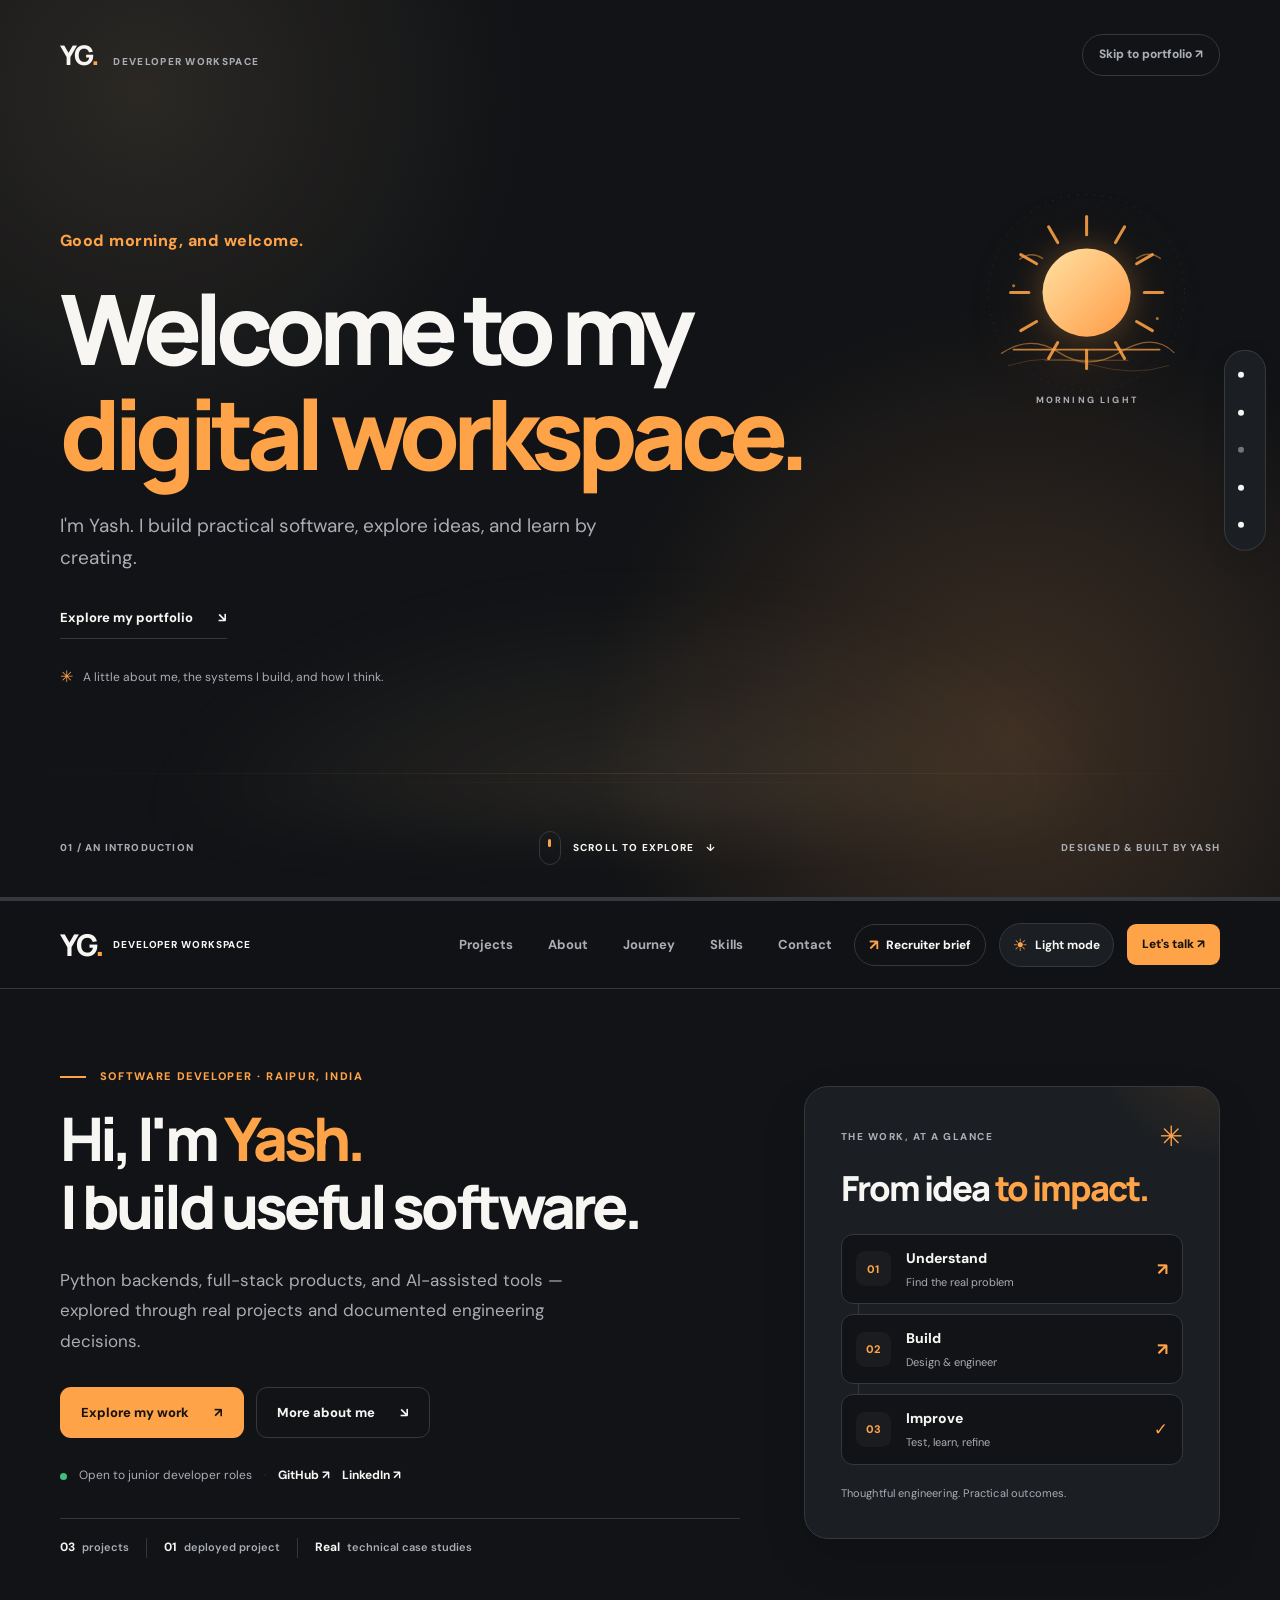
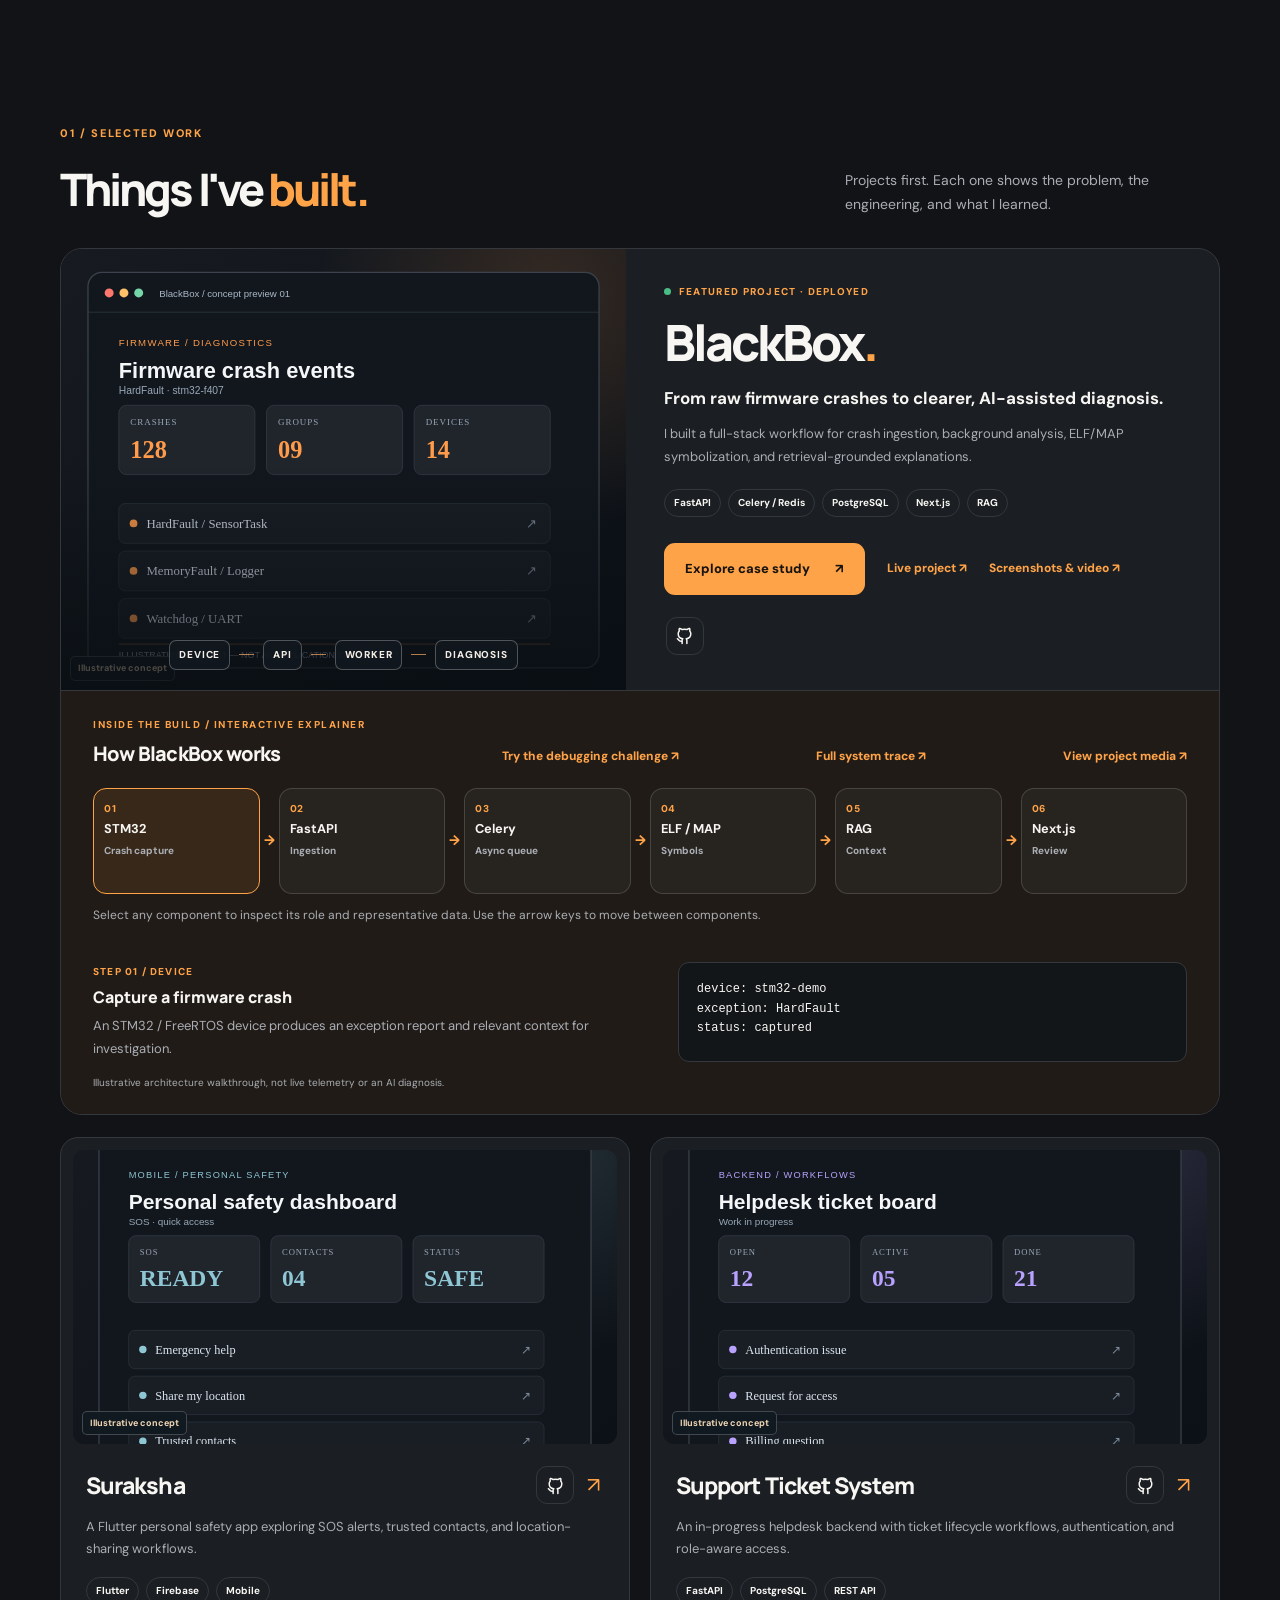
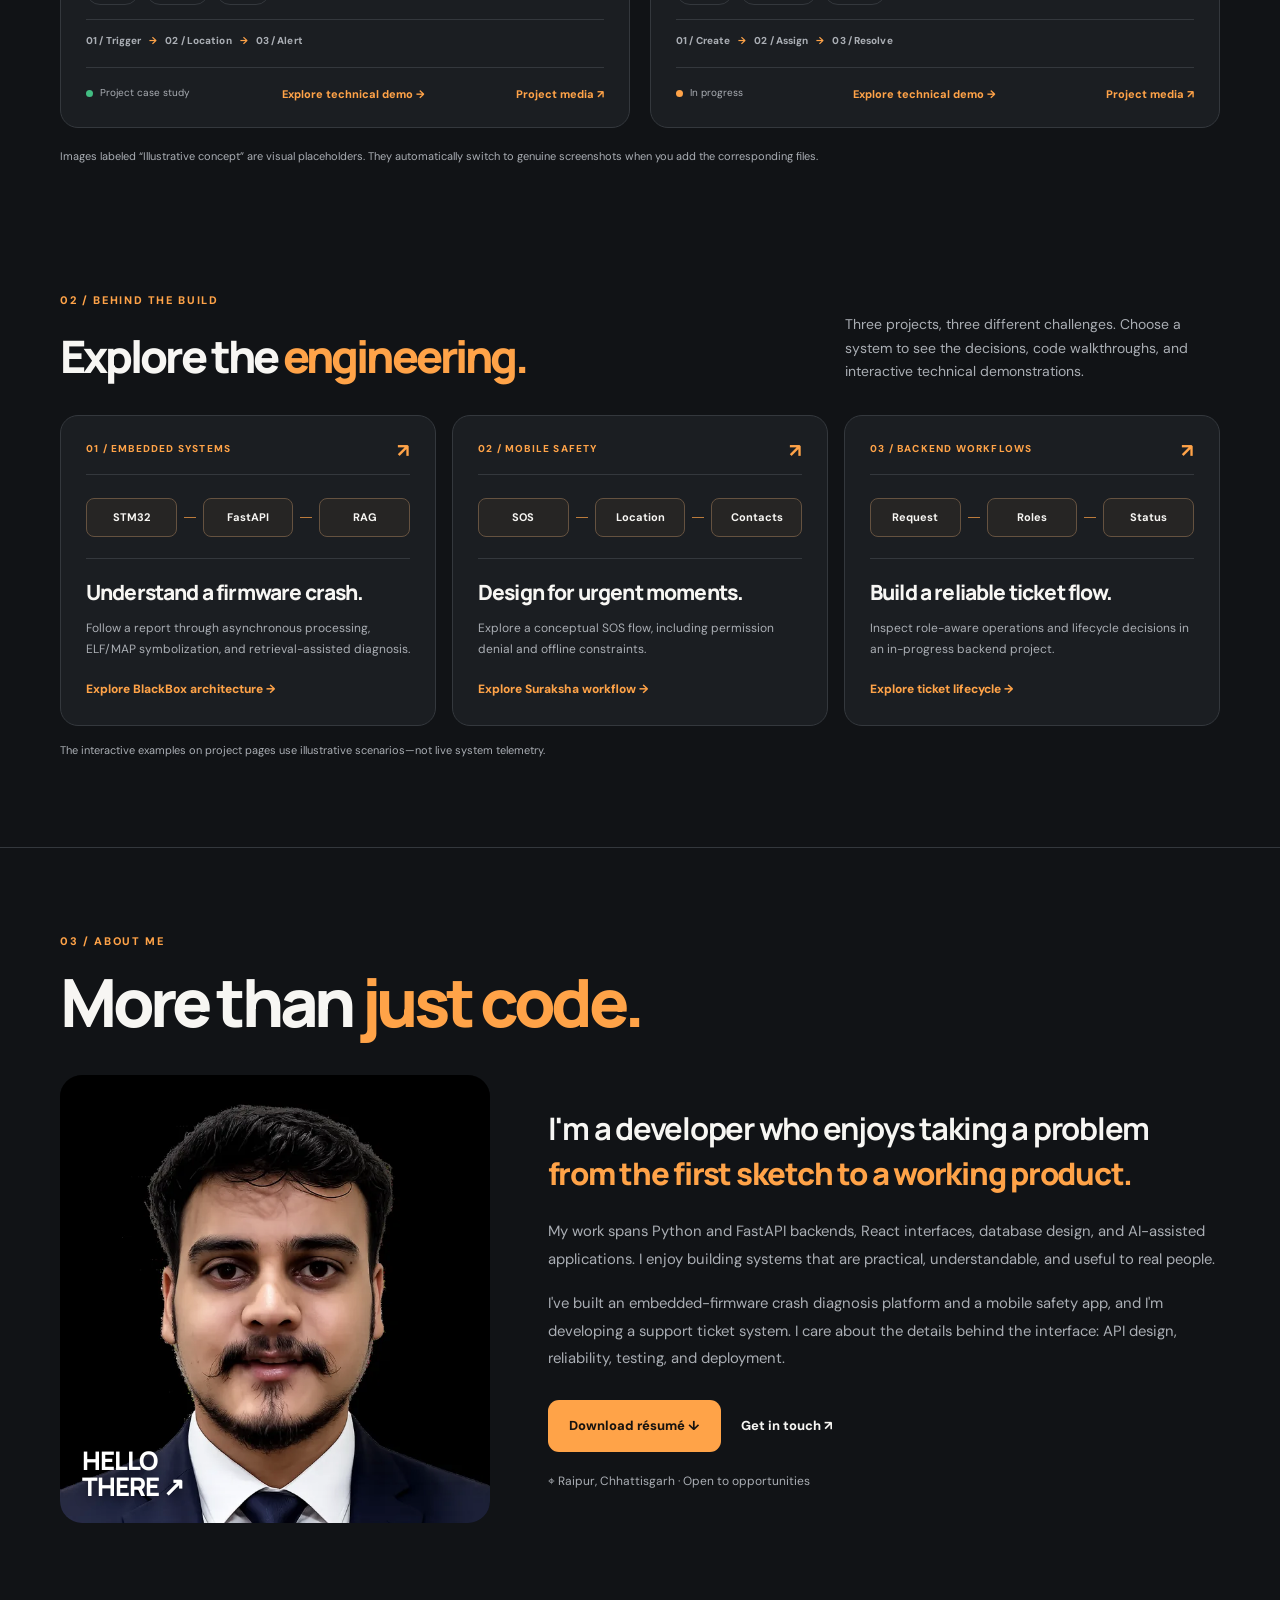
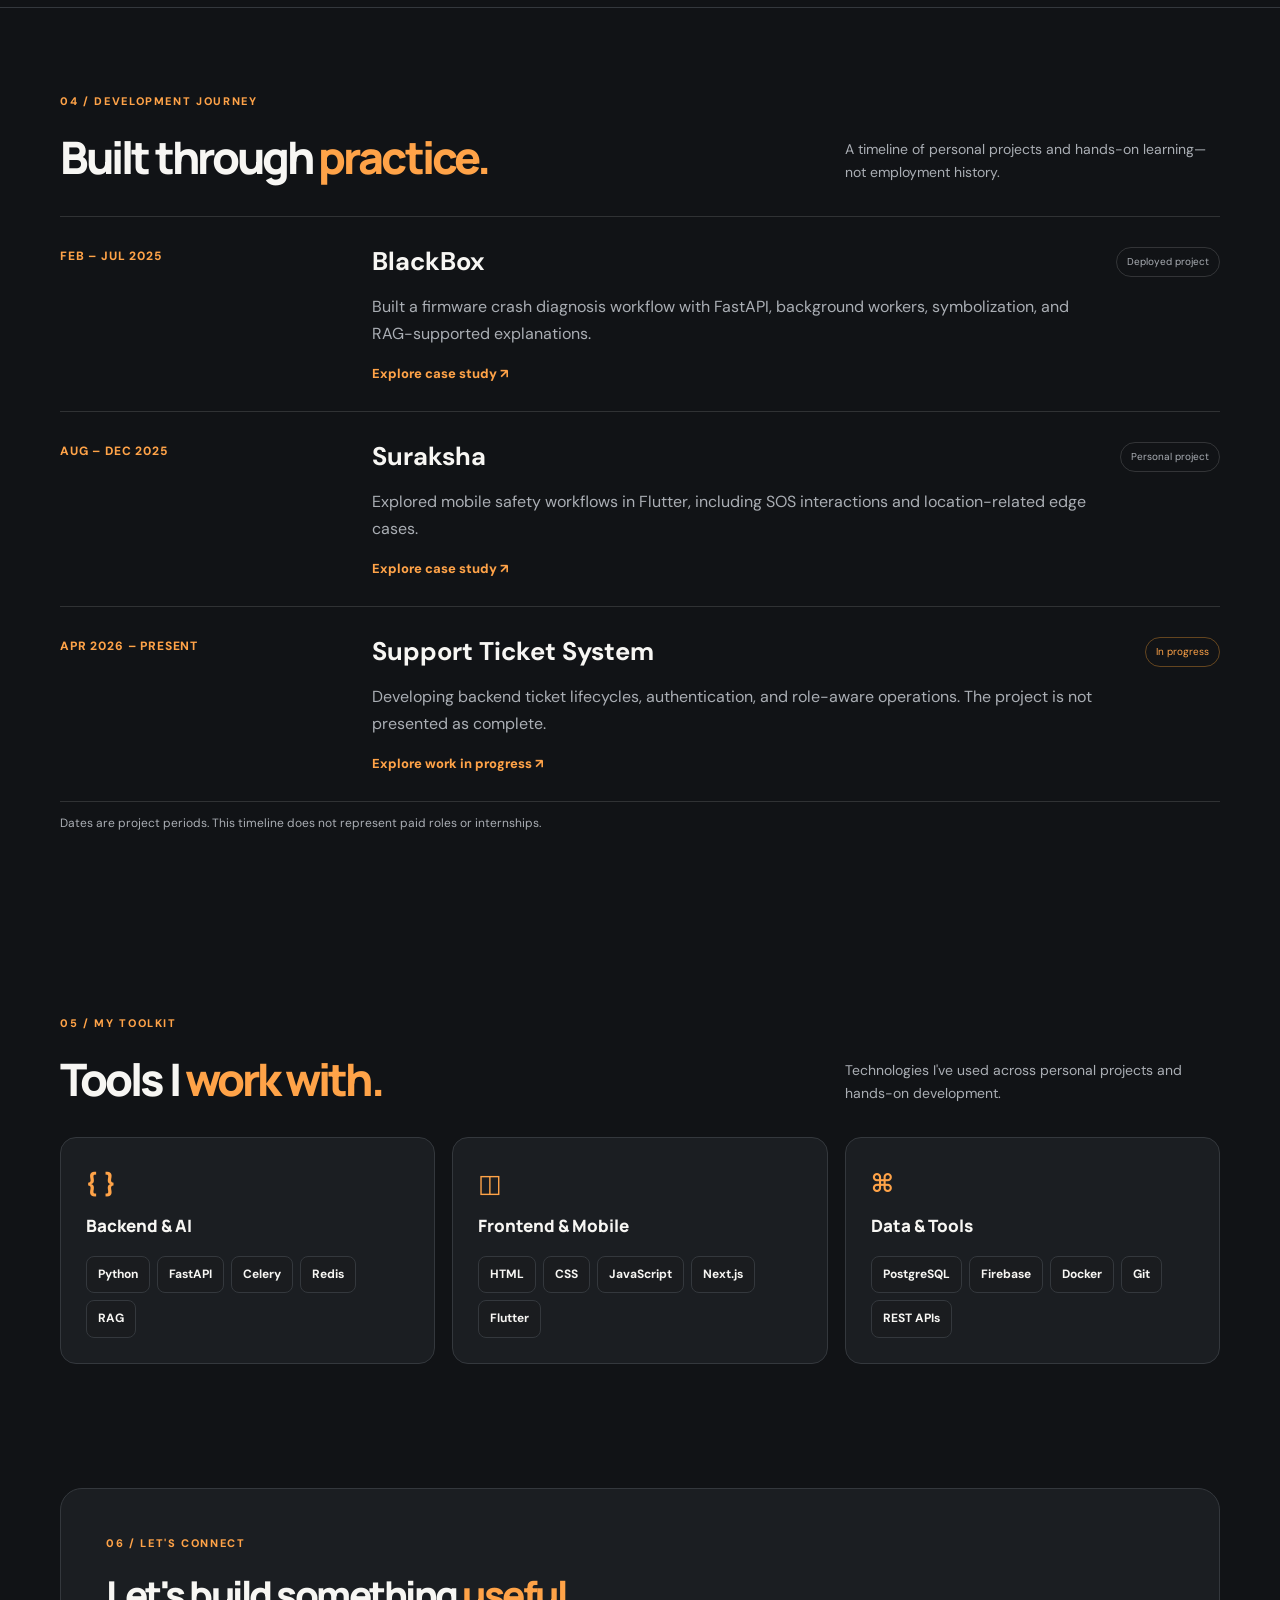
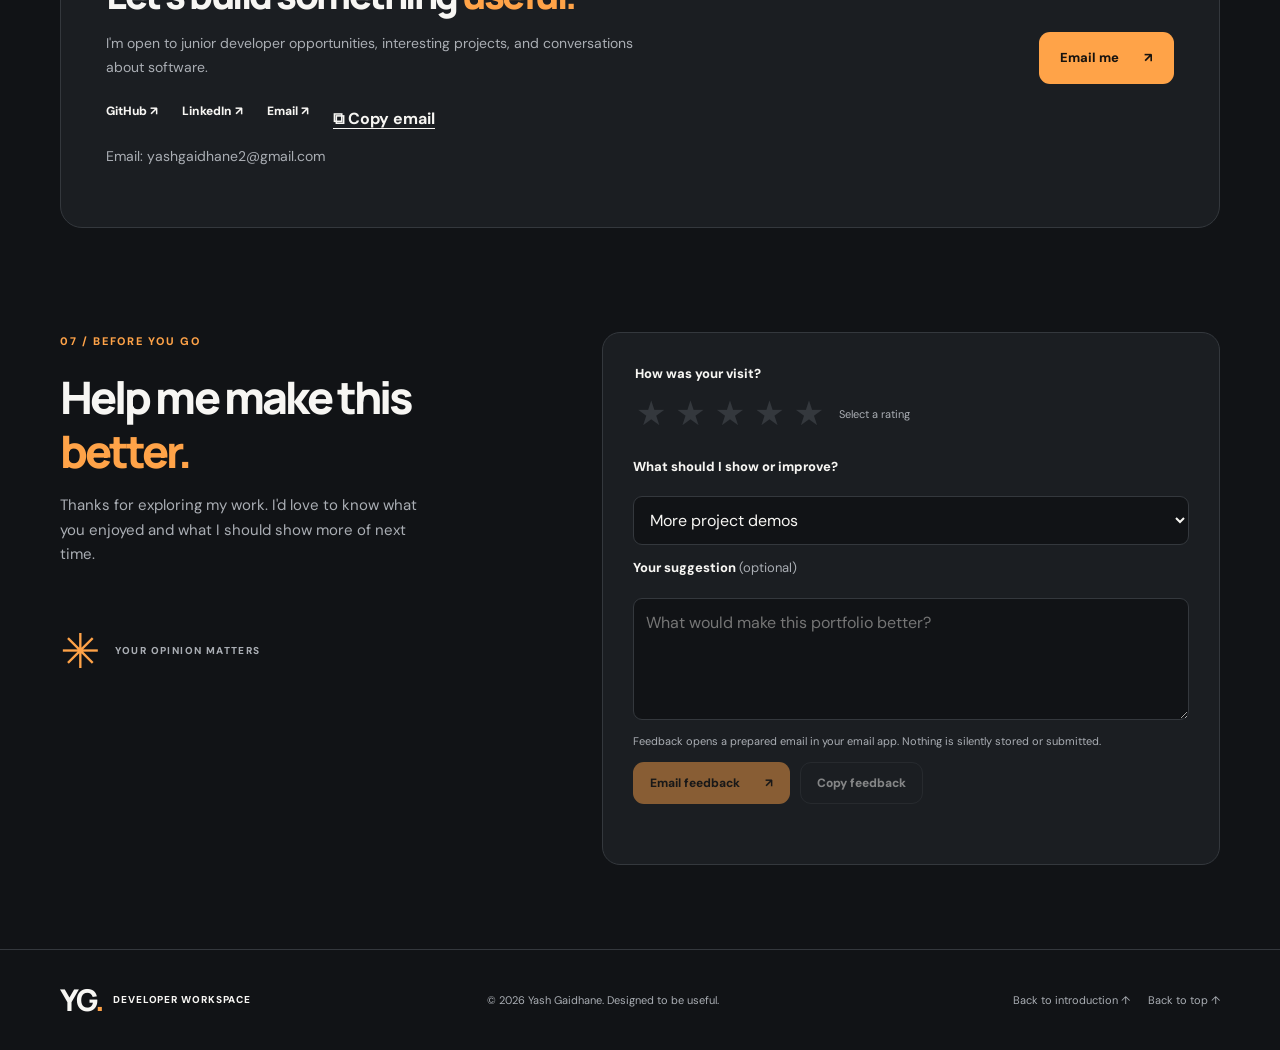
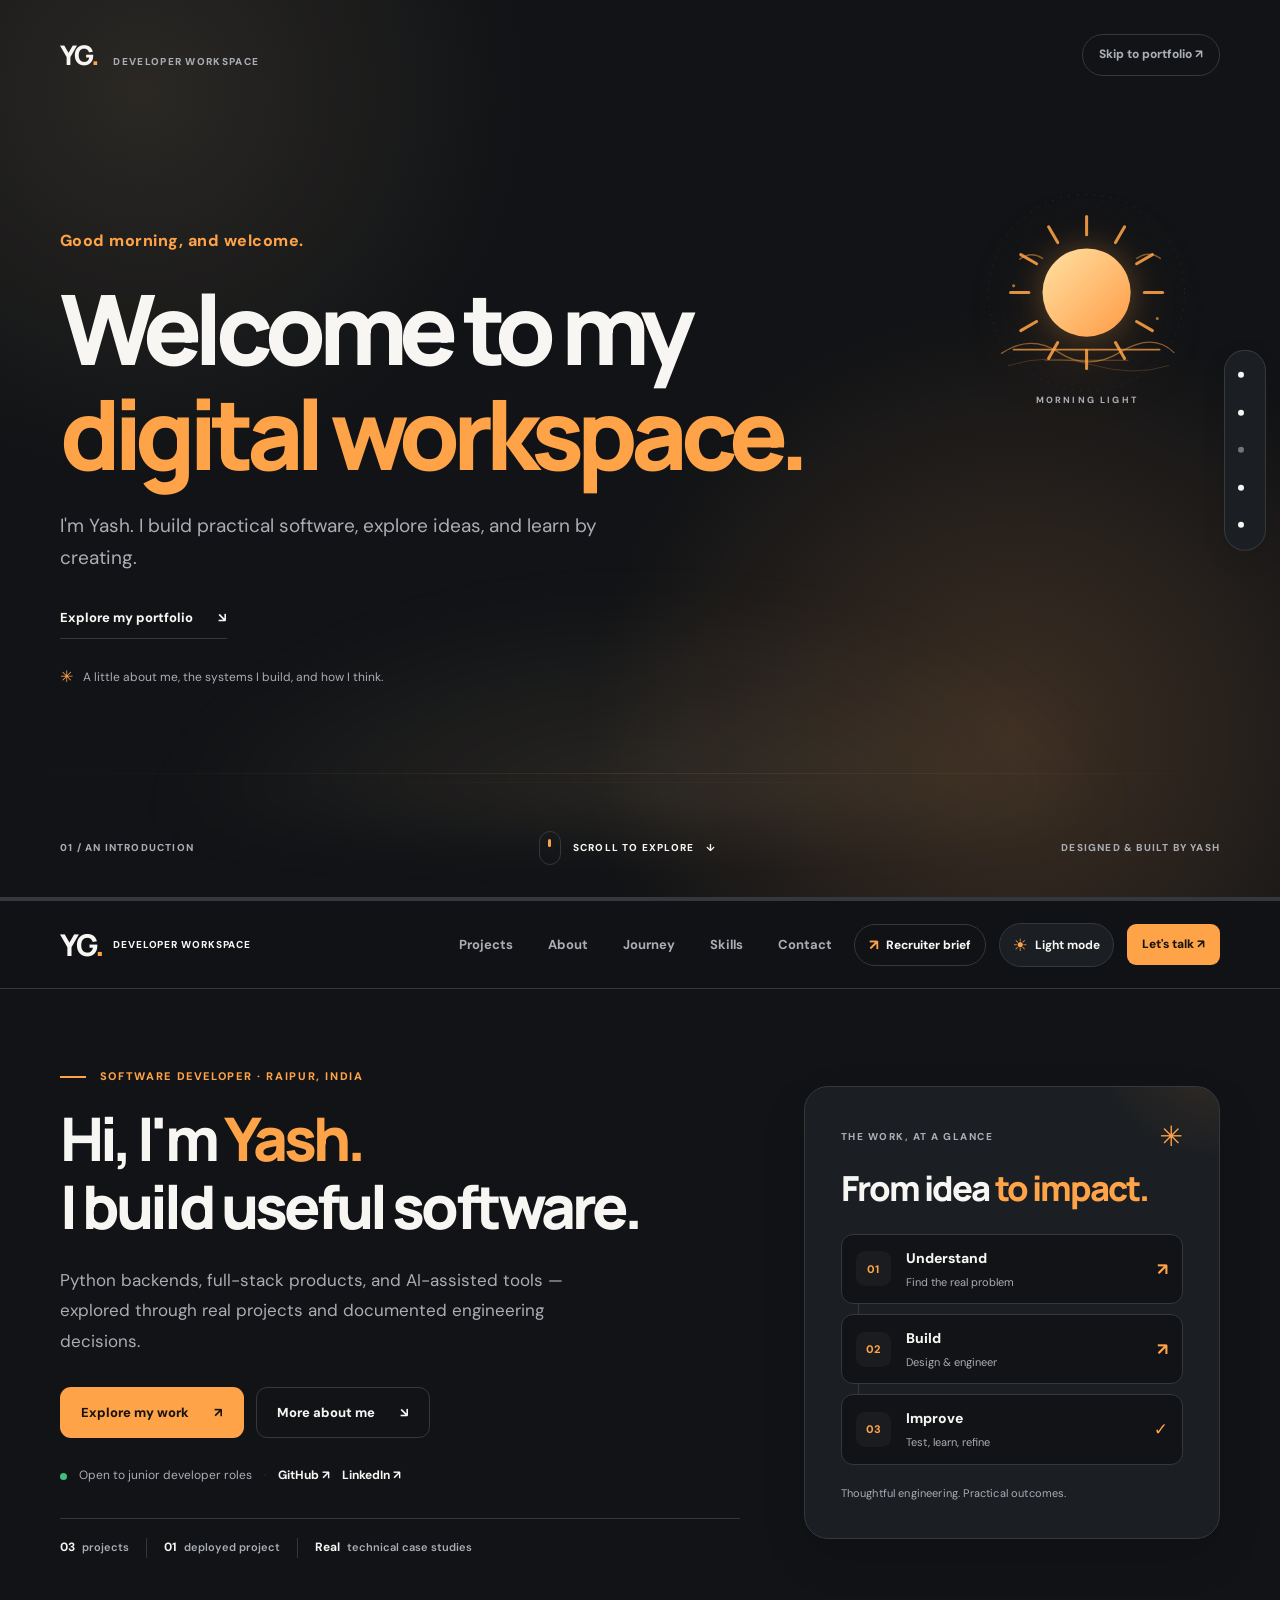
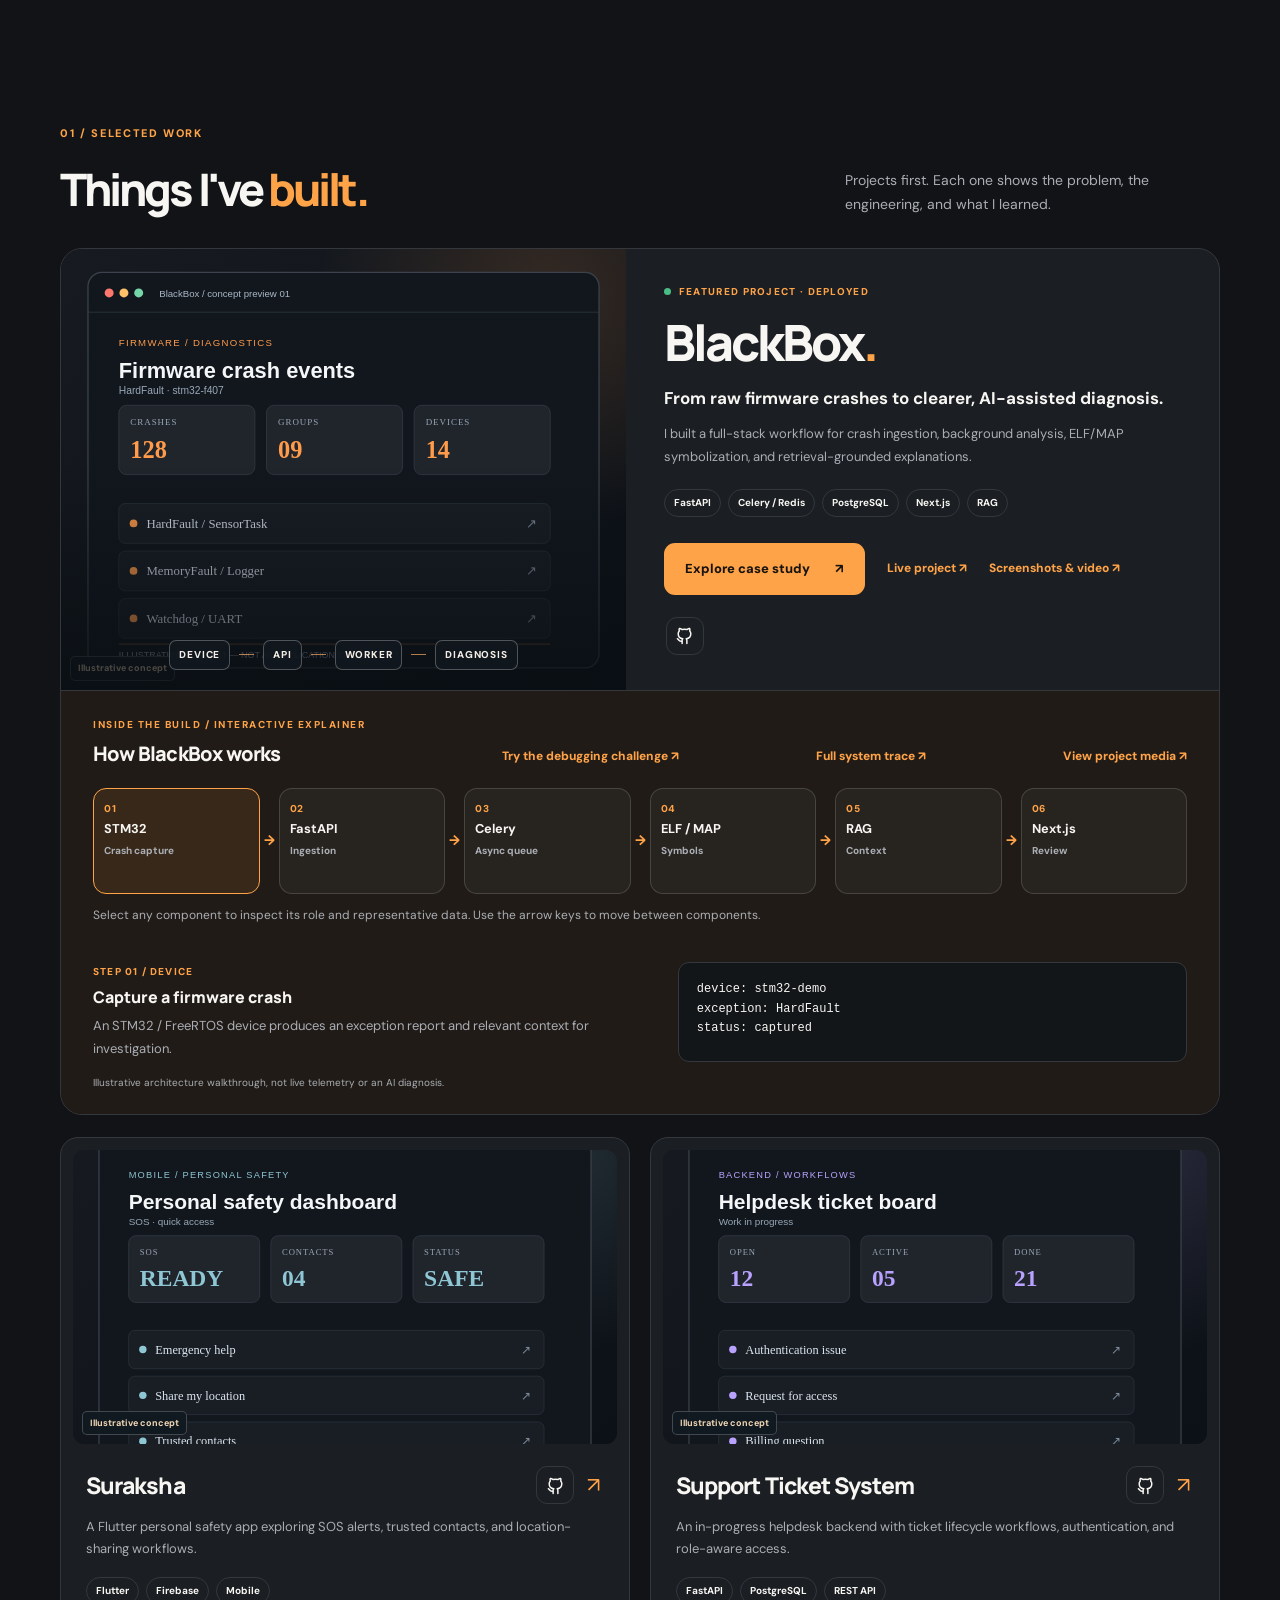
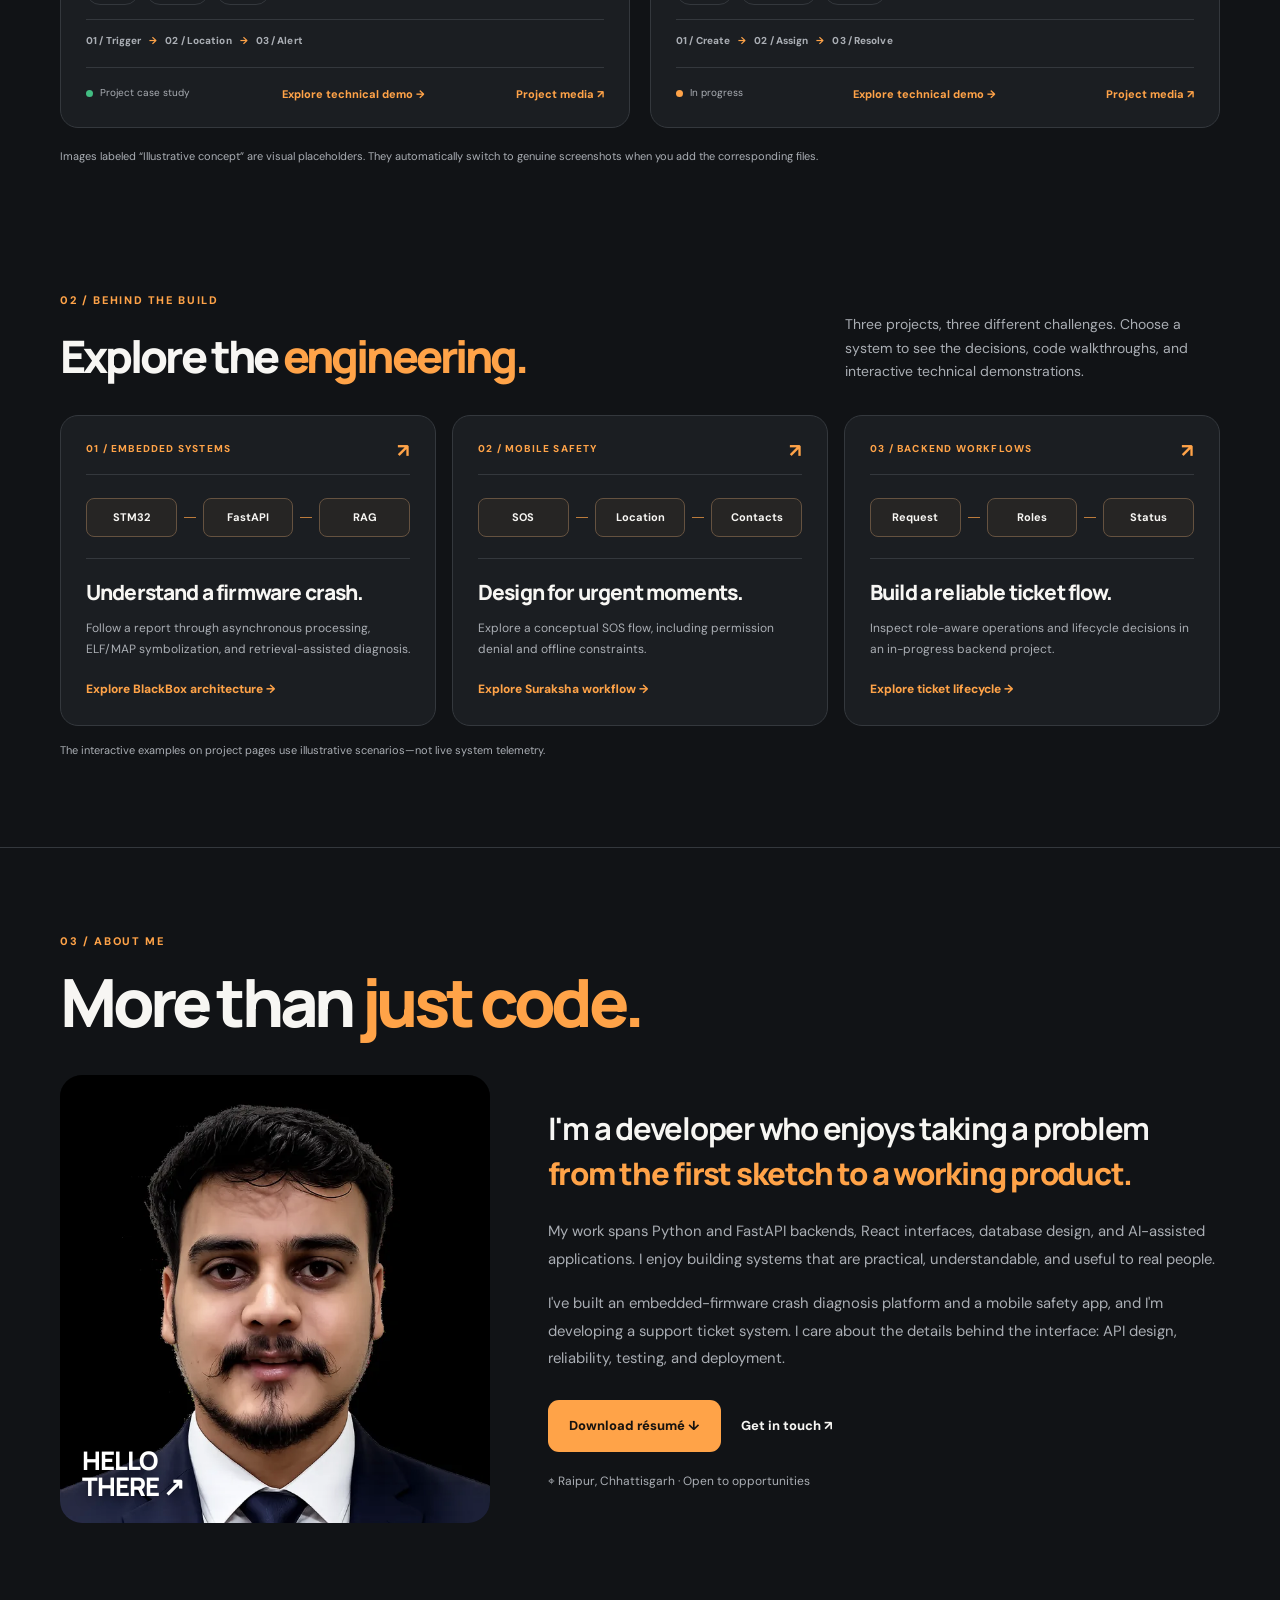
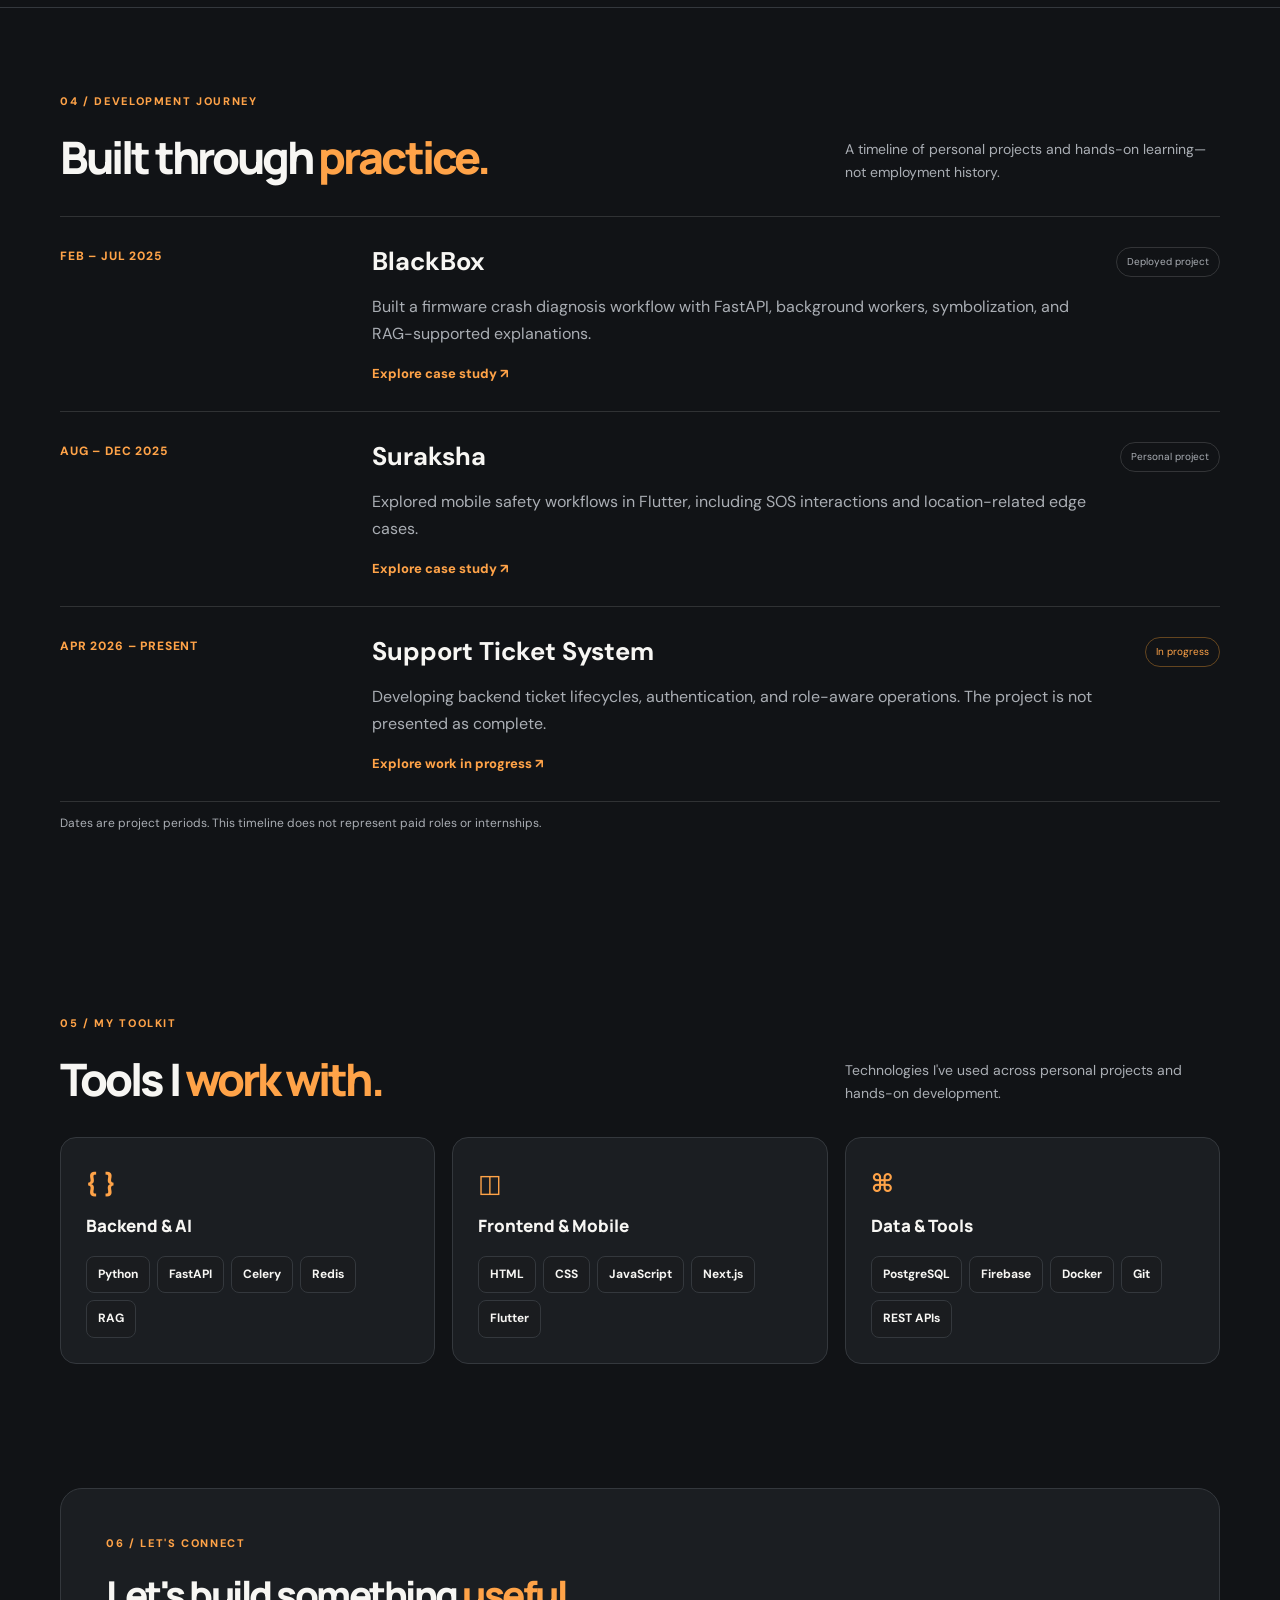
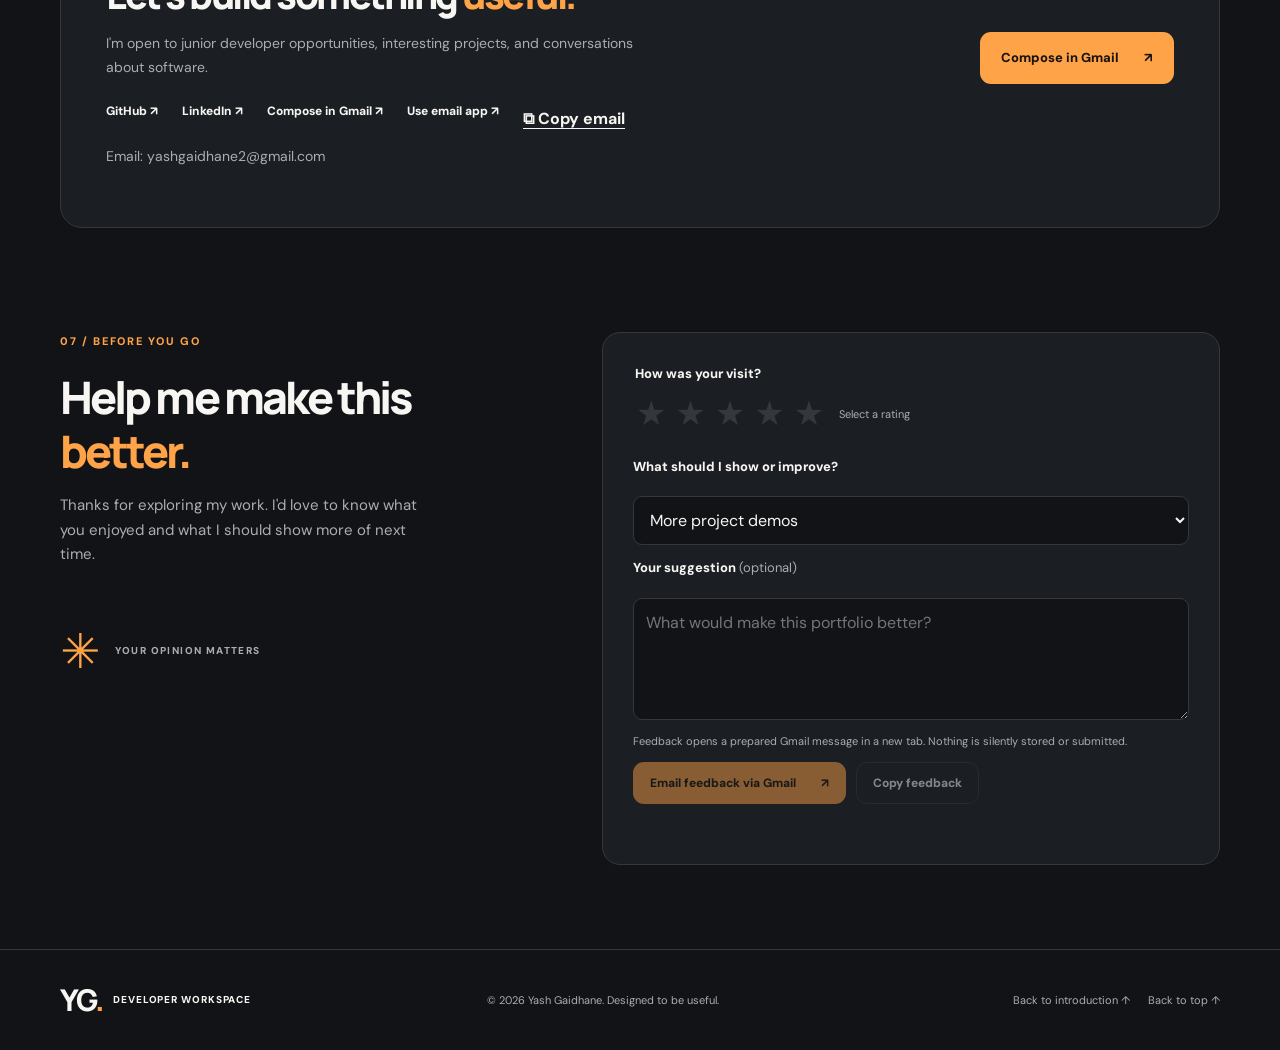
